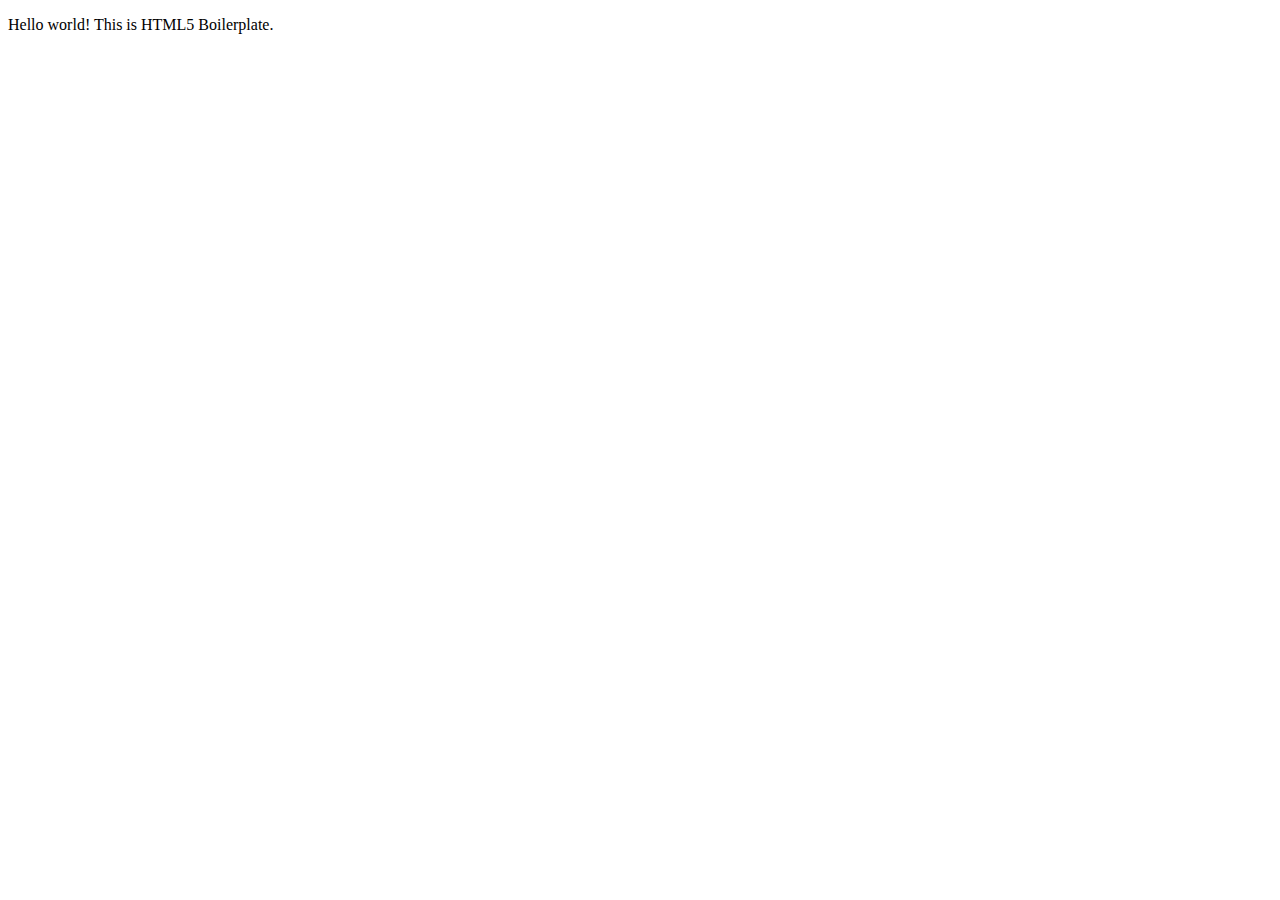
==== index.html @ 17f7d8c9 "update" ====
<!doctype html>
<html class="no-js" lang="">
    <head>
        <meta charset="utf-8">
        <meta http-equiv="x-ua-compatible" content="ie=edge">
        <title></title>
        <meta name="description" content="">
        <meta name="viewport" content="width=device-width, initial-scale=1">

        <link rel="apple-touch-icon" href="apple-touch-icon.png">
        <!-- Place favicon.ico in the root directory -->

        <link rel="stylesheet" href="css/normalize.css">
        <link rel="stylesheet" href="css/main.css">
        <script src="js/vendor/modernizr-2.8.3.min.js"></script>
    </head>
    <body>
        <!--[if lt IE 8]>
            <p class="browserupgrade">You are using an <strong>outdated</strong> browser. Please <a href="http://browsehappy.com/">upgrade your browser</a> to improve your experience.</p>
        <![endif]-->

        <!-- Add your site or application content here -->
        <p>Hello world! This is HTML5 Boilerplate.</p>

        <script src="https://code.jquery.com/jquery-1.12.0.min.js"></script>
        <script>window.jQuery || document.write('<script src="js/vendor/jquery-1.12.0.min.js"><\/script>')</script>
        <script src="js/plugins.js"></script>
        <script src="js/main.js"></script>

        <!-- Google Analytics: change UA-XXXXX-X to be your site's ID. -->
        <script>
            (function(b,o,i,l,e,r){b.GoogleAnalyticsObject=l;b[l]||(b[l]=
            function(){(b[l].q=b[l].q||[]).push(arguments)});b[l].l=+new Date;
            e=o.createElement(i);r=o.getElementsByTagName(i)[0];
            e.src='https://www.google-analytics.com/analytics.js';
            r.parentNode.insertBefore(e,r)}(window,document,'script','ga'));
            ga('create','UA-XXXXX-X','auto');ga('send','pageview');
        </script>
    </body>
</html>
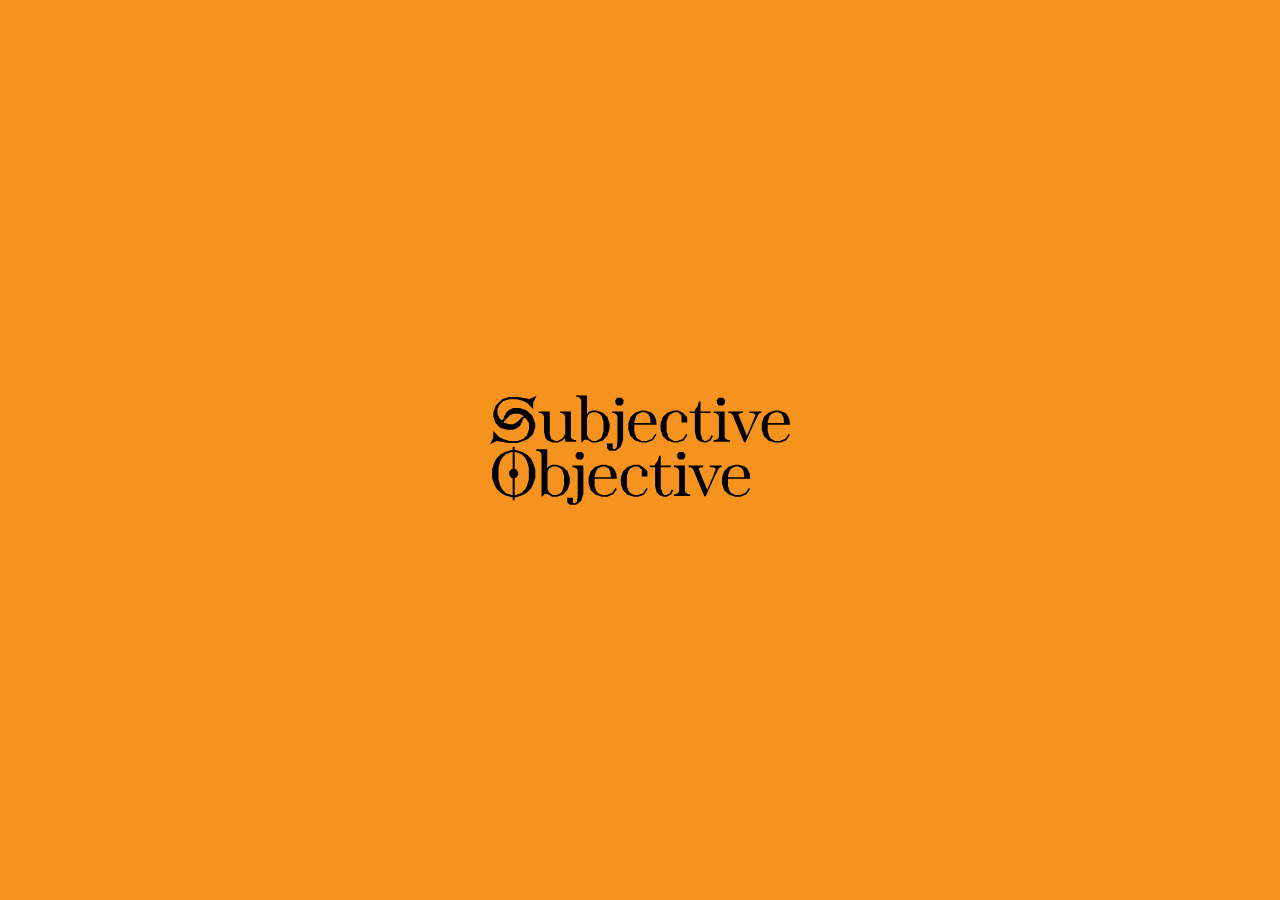
==== commit 29c751dd: "Updated page with logo" ====
--- a/index.html
+++ b/index.html
@@ -20,7 +20,72 @@
         <![endif]-->
 
         <!-- Add your site or application content here -->
-        <p>Hello world! This is HTML5 Boilerplate.</p>
+        <svg class="main-logo" version="1.1" id="Layer_1" xmlns="http://www.w3.org/2000/svg" xmlns:xlink="http://www.w3.org/1999/xlink" x="0px" y="0px"
+     viewBox="0 0 999.5 365.4" style="enable-background:new 0 0 999.5 365.4;" xml:space="preserve">
+<g>
+    <polygon points="176.2,63.6 179.9,71.1 179.9,121.9 185.1,143.2 192.6,150.8 207,158.1 227.1,158.1 241.5,150.8 249,143.4 
+        250.6,140.1 250.6,155.3 287.2,155.3 287.2,149.7 281,149.7 273.4,145.8 269.5,138.2 269.5,54.2 233,54.2 233,59.7 239.1,59.7 
+        246.7,63.6 250.6,71.1 250.6,127.6 244.3,140.1 238.2,146.2 225.6,152.5 216.3,152.5 203.5,144.9 199.1,127.8 199.1,54.2 
+        162.5,54.2 162.5,59.7 168.6,59.7    "/>
+    <path d="M300.2,9.3l3.9,7.6v141.2h1.1l9.6-9.5h9.1l16,9.5h14.7l21.3-7l15.4-16.3l7-21.3V94.2l-7-21.3l-15.4-14.5l-21.3-7h-14.7
+        l-12.2,5.9l-4.5,5.2V0h-36.5v5.6h6.1L300.2,9.3z M323.2,75l5.9-12.1l12.1-5.9h12.2l12.6,6.1l5.9,6.1l6.3,19.1v31l-6.3,21l-5.9,5.9
+        l-12.6,6.3h-12.2l-12.1-7.8l-5.9-12.2V75z"/>
+    <path d="M154.2,180.4v5.6h6.1l7.4,3.7l3.9,7.6v141.2h1.1l9.6-9.5h9.1l16,9.5h14.7l21.3-7l15.4-16.3l7-21.3v-19.1l-7-21.3
+        l-15.4-14.5l-21.3-7h-14.7l-12.2,5.9l-4.5,5.2v-62.5H154.2z M191.6,255.4l5.9-12.1l12.1-5.9h12.2l12.6,6.1l5.9,6.1l6.3,19.1v31
+        l-6.3,21l-5.9,5.9l-12.6,6.3h-12.2l-12.1-7.8l-5.9-12.2V255.4z"/>
+    <polygon points="438.5,34.3 444.7,25.8 444.7,17.1 438.5,8.7 423.9,8.7 417.8,17.1 417.8,25.8 423.9,34.3  "/>
+    <polygon points="420.7,63.6 424.6,71.2 424.6,154.7 421.8,174 416.5,179.4 410.7,179.4 408.7,177.5 408.7,161 389.7,161 
+        389.7,176.6 398.1,185 418.3,185 429.1,177.7 436.5,170.3 443.5,149 443.5,54.2 407,54.2 407,59.7 413.1,59.7   "/>
+    <polygon points="682.5,121.9 687.7,143.2 697.1,152.7 711.6,158.1 720.9,158.1 735.7,150.6 742.9,136.2 737.9,133.8 731.6,146.4 
+        719.6,152.5 713.4,152.5 707.9,146.9 701.4,127.8 701.4,59.7 735,59.7 735,54.2 701.4,54.2 701.4,21.3 696,21.3 691.2,37.9 
+        682.5,49.4 682.5,54.2 664.8,54.2 664.8,59.7 682.5,59.7  "/>
+    <polygon points="799.3,149.7 793.2,149.7 785.6,145.8 781.7,138.4 781.7,54.2 745.2,54.2 745.2,59.7 751.3,59.7 758.9,63.6 
+        762.8,71.2 762.8,138.4 758.9,145.8 751.3,149.7 745.2,149.7 745.2,155.3 799.3,155.3  "/>
+    <polygon points="776.7,34.3 782.8,25.8 782.8,17.1 776.7,8.7 762,8.7 755.9,17.1 755.9,25.8 762,34.3  "/>
+    <polygon points="808.2,65.1 846.4,156.6 851.5,156.6 878.7,95.9 893.7,65.3 898.4,59.7 904,59.7 904,54.2 864.6,54.2 864.6,59.7 
+        876.3,59.7 884.8,64.9 873.3,94.6 855.9,134.9 827.2,63.8 835.3,59.7 842.7,59.7 842.7,54.2 794.1,54.2 794.1,59.7 800.1,59.7   "/>
+    <polygon points="590.8,151 612.2,158.1 625.7,158.1 645.6,151 658,132.3 653.7,129.3 642.4,146.2 624.8,152.5 613.3,152.5 
+        600.8,146.2 594.9,140.2 588.4,121.1 588.4,88.5 594.9,69.2 600.8,63.3 613.3,57 626.6,57 638.1,67 638.1,90.7 657.1,90.7 
+        657.1,73.3 642.4,58.8 627.9,51.4 612.2,51.4 590.8,58.6 575.6,73.1 568.4,94.2 568.4,115.2 575.6,136.5    "/>
+    <path d="M62.7,159.3h28.8l22.2-7.1l14.2-7l15.3-15.3l7.4-21.9V93.5l-10-25.8l-19.2-17.2l-22.1-7.6H76.7L62,50.1L54.1,58l-8.2,15.5
+        v4.4L41,82.8h-3.8l-0.1-0.1l-5.7-5.7l-6.3-13V45.5l6.5-13.3l12.8-12.7l19.8-6.3h26.4l19.9,6.4l13.8,6.9L143.6,46l0.3-21.9
+        l11.3-22.5l-22.9,11.5L92.7,6.3H63.2l-22.6,7l-21.9,22L11,58v14.4l7,19.3l15.4,16.6l21.9,7.1h22.9l14.8-7.5l7.8-7.2l7.8-15.6
+        l-0.4-4.2l5.4-5.2l4,0.1l5.5,5.7L130,94v19.5l-6.9,19.7l-12.7,12.6L91,152.3h-27L43.5,146l-13-6.8L11,119.7v21.9L0,163.9l22.3-11.3
+        L62.7,159.3z M108.3,71.6L89.7,90.2l-13.2,6.6H64.2l-19-6.1l-0.8-0.8l20.9-21.9l13-6.1h19.2l13,6.3l2.4,2.5L108.3,71.6z"/>
+    <path d="M483.2,150.8l21.3,7.2h18.2l19.8-8.2l12.4-17.6l-4.3-3l-11.3,15.8l-17.6,7.4h-16.1l-12.4-6.3l-5.9-5.9l-6.5-19.3V98.3H555
+        l-1.9-18l-7.2-14.5l-7.4-7.4l-21.3-7h-12.6l-21.3,7L468,72.7l-7.2,21.3v21.1l7.2,21.3L483.2,150.8z M487.3,69l5.9-5.9l12.4-6.1h9.5
+        l12.1,5.9l6.1,12.1l1.9,17.8h-54.4v-4.5L487.3,69z"/>
+    <path d="M927.7,150.8l21.3,7.2h18.2l19.8-8.2l12.4-17.6l-4.3-3l-11.3,15.8l-17.6,7.4h-16.1l-12.4-6.3l-5.9-5.9l-6.5-19.3V98.3h74.2
+        l-1.9-18l-7.2-14.5l-7.4-7.4l-21.3-7H949l-21.3,7l-15.2,14.3l-7.2,21.3v21.1l7.2,21.3L927.7,150.8z M931.8,69l5.9-5.9l12.4-6.1h9.5
+        l12.1,5.9l6.1,12.1l1.9,17.8h-54.4v-4.5L931.8,69z"/>
+    <polygon points="257.3,341.4 257.3,357 265.7,365.4 285.9,365.4 296.6,358.1 304,350.7 311.1,329.4 311.1,234.6 274.6,234.6 
+        274.6,240.2 280.7,240.2 288.3,244.1 292.2,251.7 292.2,335.1 289.4,354.4 284,359.8 278.3,359.8 276.2,358 276.2,341.4     "/>
+    <polygon points="312.2,206.2 312.2,197.5 306.1,189.1 291.4,189.1 285.3,197.5 285.3,206.2 291.4,214.7 306.1,214.7    "/>
+    <polygon points="550,234.6 532.4,234.6 532.4,240.2 550,240.2 550,302.3 555.2,323.6 564.7,333.1 579.1,338.5 588.4,338.5 
+        603.3,331.1 610.5,316.6 605.5,314.2 599.2,326.8 587.1,332.9 581,332.9 575.4,327.3 568.9,308.2 568.9,240.2 602.5,240.2 
+        602.5,234.6 568.9,234.6 568.9,201.8 563.6,201.8 558.7,218.3 550,229.8   "/>
+    <polygon points="649.3,318.8 649.3,234.6 612.7,234.6 612.7,240.2 618.8,240.2 626.4,244.1 630.3,251.7 630.3,318.8 626.4,326.2 
+        618.8,330.1 612.7,330.1 612.7,335.7 666.9,335.7 666.9,330.1 660.8,330.1 653.2,326.2     "/>
+    <polygon points="650.4,206.2 650.4,197.5 644.3,189.1 629.6,189.1 623.5,197.5 623.5,206.2 629.6,214.7 644.3,214.7    "/>
+    <polygon points="675.8,245.5 714,337 719,337 746.3,276.3 761.3,245.7 765.9,240.2 771.5,240.2 771.5,234.6 732.2,234.6 
+        732.2,240.2 743.9,240.2 752.4,245.4 740.9,275 723.5,315.3 694.7,244.2 702.9,240.2 710.3,240.2 710.3,234.6 661.7,234.6 
+        661.7,240.2 667.6,240.2     "/>
+    <polygon points="435.9,274.7 435.9,295.6 443.2,317 458.4,331.4 479.7,338.5 493.3,338.5 513.1,331.4 525.5,312.7 521.3,309.7 
+        510,326.6 492.3,332.9 480.8,332.9 468.4,326.6 462.5,320.7 456,301.6 456,268.9 462.5,249.6 468.4,243.7 480.8,237.4 494.2,237.4 
+        505.7,247.4 505.7,271.1 524.6,271.1 524.6,253.7 510,239.2 495.5,231.8 479.7,231.8 458.4,239 443.2,253.5     "/>
+    <path d="M75.4,172.6v10.1h-3.6h-1L50,189.4l-15,8l-14.3,14.7L13.9,226l-7.3,22v25.4v1.1l7.3,22l6.8,13.9L35,325.1l15,8l20.9,6.7h1
+        h3.6v10.5h6.9v-10.5h3.4h1l20.9-6.7l15-8l14.3-14.7l6.8-13.9l7.3-22v-25.4V248l-7.3-22l-6.8-13.9l-14.3-14.7l-15-8l-20.9-6.7h-1
+        h-3.4v-10.1H75.4z M72.5,332.9l-19.3-6.5l-12.7-12.7l-6.5-12.9l-5.7-19.9v-2.4v-34.4v-2.4l5.7-19.9l6.5-12.9l12.7-12.7l19.3-6.5
+        h2.9V247h-4.8l-6.7,9.3v10l6.7,9.4h4.8v57.3H72.5z M85.1,189.6l19.3,6.5l12.7,12.7l6.5,12.9l5.7,19.9v2.4v34.4v2.4l-5.7,19.9
+        l-6.5,12.9l-12.7,12.7l-19.3,6.5h-2.8v-57.3h4.8l6.7-9.4v-10l-6.7-9.3h-4.8v-57.3H85.1z"/>
+    <path d="M422.6,278.7l-1.9-18l-7.2-14.5l-7.4-7.4l-21.3-7h-12.6l-21.3,7l-15.2,14.3l-7.2,21.3v21.1l7.2,21.3l15.2,14.3l21.3,7.2
+        h18.2l19.8-8.2l12.4-17.6l-4.3-3L407,325.5l-17.6,7.4h-16.1l-12.4-6.3l-5.9-5.9l-6.5-19.3v-22.6H422.6z M354.9,249.4l5.9-5.9
+        l12.4-6.1h9.5l12.1,5.9l6.1,12.1l1.9,17.8h-54.4v-4.5L354.9,249.4z"/>
+    <path d="M867,278.7l-1.9-18l-7.2-14.5l-7.4-7.4l-21.3-7h-12.6l-21.3,7L780,253.1l-7.2,21.3v21.1L780,317l15.2,14.3l21.3,7.2h18.2
+        l19.8-8.2l12.4-17.6l-4.3-3l-11.3,15.8l-17.6,7.4h-16.1l-12.4-6.3l-5.9-5.9l-6.5-19.3v-22.6H867z M799.3,249.4l5.9-5.9l12.4-6.1
+        h9.5l12.1,5.9l6.1,12.1l1.9,17.8h-54.4v-4.5L799.3,249.4z"/>
+</g>
+</svg>
 
         <script src="https://code.jquery.com/jquery-1.12.0.min.js"></script>
         <script>window.jQuery || document.write('<script src="js/vendor/jquery-1.12.0.min.js"><\/script>')</script>
--- a/css/main.css
+++ b/css/main.css
@@ -0,0 +1,292 @@
+/*! HTML5 Boilerplate v5.3.0 | MIT License | https://html5boilerplate.com/ */
+
+/*
+ * What follows is the result of much research on cross-browser styling.
+ * Credit left inline and big thanks to Nicolas Gallagher, Jonathan Neal,
+ * Kroc Camen, and the H5BP dev community and team.
+ */
+
+/* ==========================================================================
+   Base styles: opinionated defaults
+   ========================================================================== */
+
+html {
+    color: #222;
+    font-size: 1em;
+    line-height: 1.4;
+}
+
+/*
+ * Remove text-shadow in selection highlight:
+ * https://twitter.com/miketaylr/status/12228805301
+ *
+ * These selection rule sets have to be separate.
+ * Customize the background color to match your design.
+ */
+
+::-moz-selection {
+    background: #b3d4fc;
+    text-shadow: none;
+}
+
+::selection {
+    background: #b3d4fc;
+    text-shadow: none;
+}
+
+/*
+ * A better looking default horizontal rule
+ */
+
+hr {
+    display: block;
+    height: 1px;
+    border: 0;
+    border-top: 1px solid #ccc;
+    margin: 1em 0;
+    padding: 0;
+}
+
+/*
+ * Remove the gap between audio, canvas, iframes,
+ * images, videos and the bottom of their containers:
+ * https://github.com/h5bp/html5-boilerplate/issues/440
+ */
+
+audio,
+canvas,
+iframe,
+img,
+svg,
+video {
+    vertical-align: middle;
+}
+
+/*
+ * Remove default fieldset styles.
+ */
+
+fieldset {
+    border: 0;
+    margin: 0;
+    padding: 0;
+}
+
+/*
+ * Allow only vertical resizing of textareas.
+ */
+
+textarea {
+    resize: vertical;
+}
+
+/* ==========================================================================
+   Browser Upgrade Prompt
+   ========================================================================== */
+
+.browserupgrade {
+    margin: 0.2em 0;
+    background: #ccc;
+    color: #000;
+    padding: 0.2em 0;
+}
+
+/* ==========================================================================
+   Author's custom styles
+   ========================================================================== */
+
+
+
+
+
+
+
+ body {
+    background-color: #F6921E;
+ }
+
+ svg.main-logo {
+    max-width: 300px;
+    position:absolute;
+    top:50%;
+    left:50%;
+    transform:translateX(-50%) translateY(-50%);
+ }
+
+
+
+
+
+
+
+
+
+/* ==========================================================================
+   Helper classes
+   ========================================================================== */
+
+/*
+ * Hide visually and from screen readers
+ */
+
+.hidden {
+    display: none !important;
+}
+
+/*
+ * Hide only visually, but have it available for screen readers:
+ * http://snook.ca/archives/html_and_css/hiding-content-for-accessibility
+ */
+
+.visuallyhidden {
+    border: 0;
+    clip: rect(0 0 0 0);
+    height: 1px;
+    margin: -1px;
+    overflow: hidden;
+    padding: 0;
+    position: absolute;
+    width: 1px;
+}
+
+/*
+ * Extends the .visuallyhidden class to allow the element
+ * to be focusable when navigated to via the keyboard:
+ * https://www.drupal.org/node/897638
+ */
+
+.visuallyhidden.focusable:active,
+.visuallyhidden.focusable:focus {
+    clip: auto;
+    height: auto;
+    margin: 0;
+    overflow: visible;
+    position: static;
+    width: auto;
+}
+
+/*
+ * Hide visually and from screen readers, but maintain layout
+ */
+
+.invisible {
+    visibility: hidden;
+}
+
+/*
+ * Clearfix: contain floats
+ *
+ * For modern browsers
+ * 1. The space content is one way to avoid an Opera bug when the
+ *    `contenteditable` attribute is included anywhere else in the document.
+ *    Otherwise it causes space to appear at the top and bottom of elements
+ *    that receive the `clearfix` class.
+ * 2. The use of `table` rather than `block` is only necessary if using
+ *    `:before` to contain the top-margins of child elements.
+ */
+
+.clearfix:before,
+.clearfix:after {
+    content: " "; /* 1 */
+    display: table; /* 2 */
+}
+
+.clearfix:after {
+    clear: both;
+}
+
+/* ==========================================================================
+   EXAMPLE Media Queries for Responsive Design.
+   These examples override the primary ('mobile first') styles.
+   Modify as content requires.
+   ========================================================================== */
+
+@media only screen and (min-width: 35em) {
+    /* Style adjustments for viewports that meet the condition */
+}
+
+@media print,
+       (-webkit-min-device-pixel-ratio: 1.25),
+       (min-resolution: 1.25dppx),
+       (min-resolution: 120dpi) {
+    /* Style adjustments for high resolution devices */
+}
+
+/* ==========================================================================
+   Print styles.
+   Inlined to avoid the additional HTTP request:
+   http://www.phpied.com/delay-loading-your-print-css/
+   ========================================================================== */
+
+@media print {
+    *,
+    *:before,
+    *:after,
+    *:first-letter,
+    *:first-line {
+        background: transparent !important;
+        color: #000 !important; /* Black prints faster:
+                                   http://www.sanbeiji.com/archives/953 */
+        box-shadow: none !important;
+        text-shadow: none !important;
+    }
+
+    a,
+    a:visited {
+        text-decoration: underline;
+    }
+
+    a[href]:after {
+        content: " (" attr(href) ")";
+    }
+
+    abbr[title]:after {
+        content: " (" attr(title) ")";
+    }
+
+    /*
+     * Don't show links that are fragment identifiers,
+     * or use the `javascript:` pseudo protocol
+     */
+
+    a[href^="#"]:after,
+    a[href^="javascript:"]:after {
+        content: "";
+    }
+
+    pre,
+    blockquote {
+        border: 1px solid #999;
+        page-break-inside: avoid;
+    }
+
+    /*
+     * Printing Tables:
+     * http://css-discuss.incutio.com/wiki/Printing_Tables
+     */
+
+    thead {
+        display: table-header-group;
+    }
+
+    tr,
+    img {
+        page-break-inside: avoid;
+    }
+
+    img {
+        max-width: 100% !important;
+    }
+
+    p,
+    h2,
+    h3 {
+        orphans: 3;
+        widows: 3;
+    }
+
+    h2,
+    h3 {
+        page-break-after: avoid;
+    }
+}
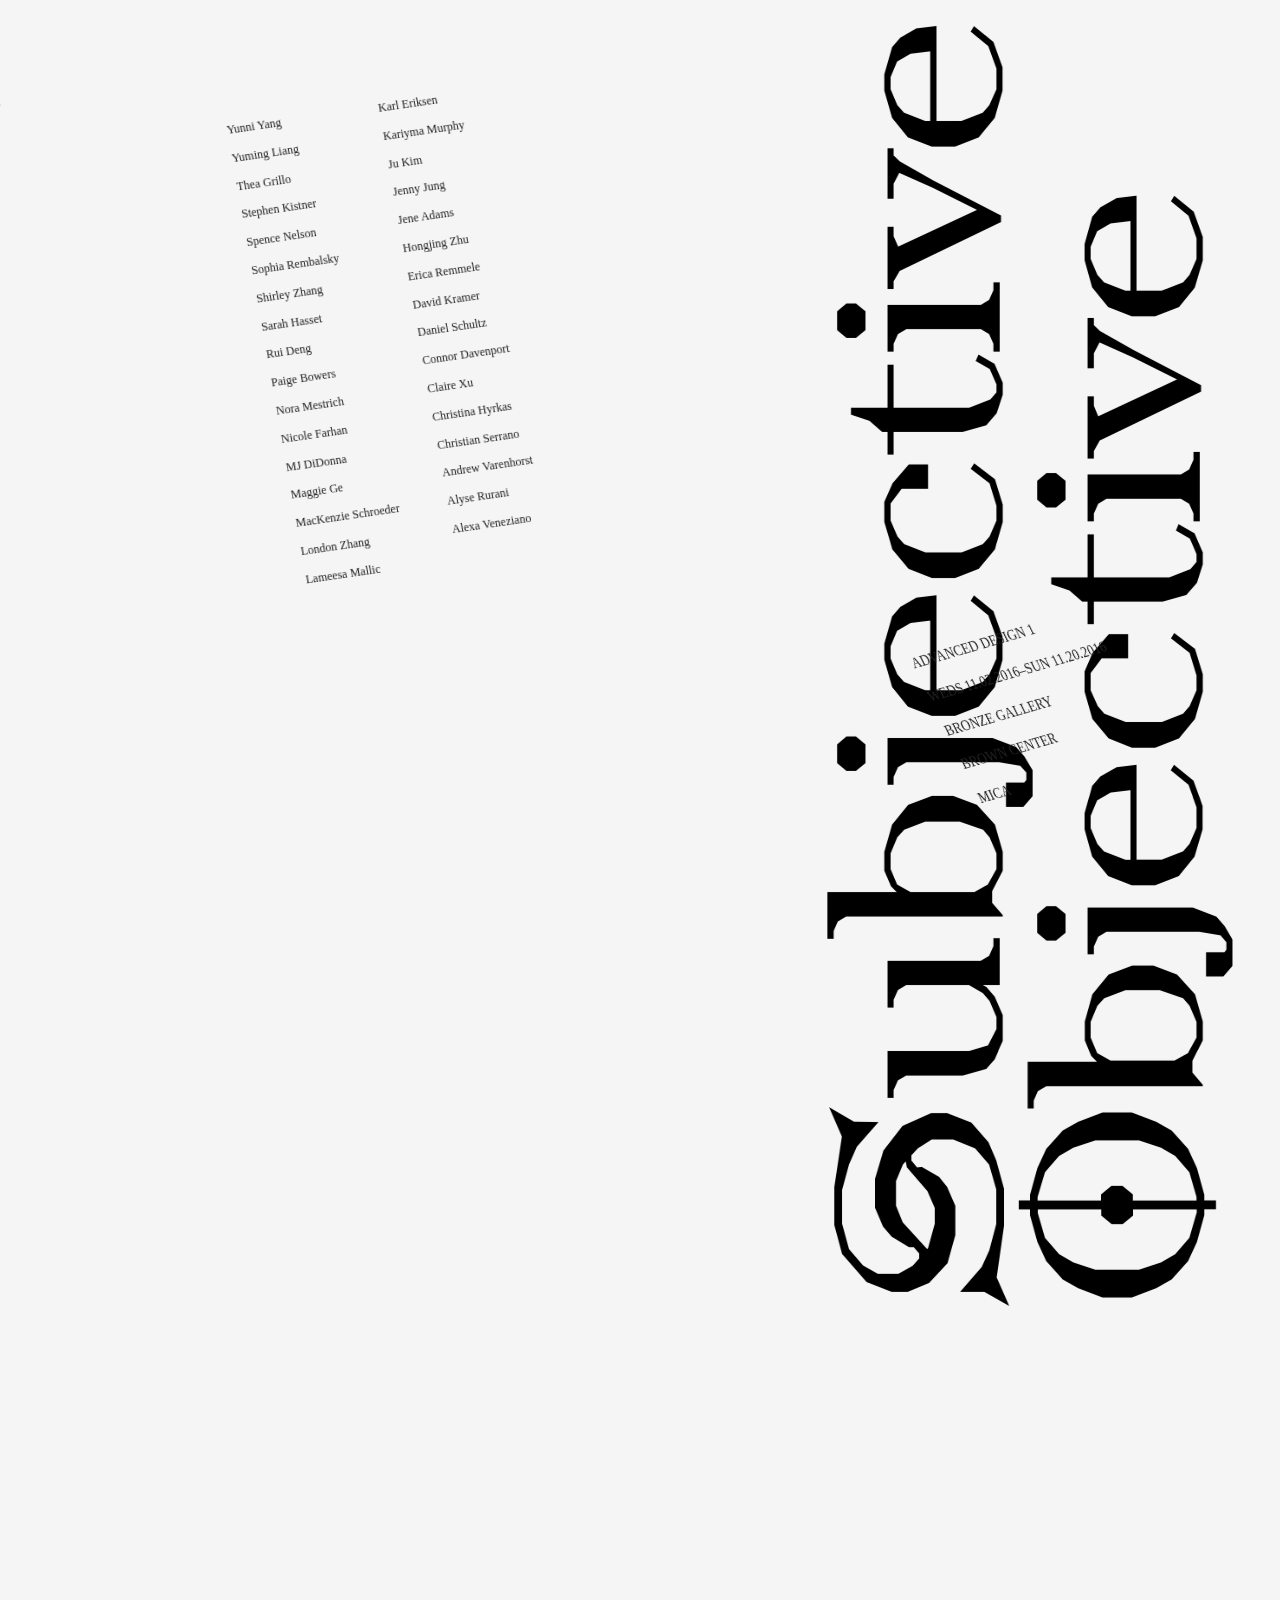
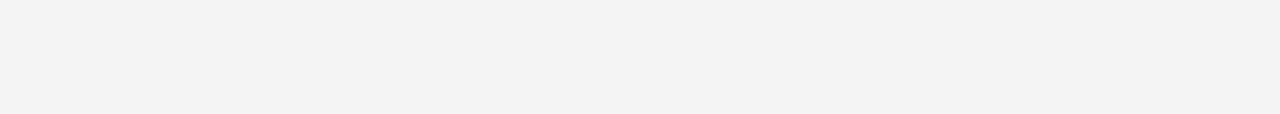
==== commit 4feed9db: "updates" ====
--- a/index.html
+++ b/index.html
@@ -3,7 +3,7 @@
     <head>
         <meta charset="utf-8">
         <meta http-equiv="x-ua-compatible" content="ie=edge">
-        <title></title>
+        <title>Subjective Objective</title>
         <meta name="description" content="">
         <meta name="viewport" content="width=device-width, initial-scale=1">
 
@@ -20,77 +20,337 @@
         <![endif]-->
 
         <!-- Add your site or application content here -->
-        <svg class="main-logo" version="1.1" id="Layer_1" xmlns="http://www.w3.org/2000/svg" xmlns:xlink="http://www.w3.org/1999/xlink" x="0px" y="0px"
-     viewBox="0 0 999.5 365.4" style="enable-background:new 0 0 999.5 365.4;" xml:space="preserve">
-<g>
-    <polygon points="176.2,63.6 179.9,71.1 179.9,121.9 185.1,143.2 192.6,150.8 207,158.1 227.1,158.1 241.5,150.8 249,143.4 
-        250.6,140.1 250.6,155.3 287.2,155.3 287.2,149.7 281,149.7 273.4,145.8 269.5,138.2 269.5,54.2 233,54.2 233,59.7 239.1,59.7 
-        246.7,63.6 250.6,71.1 250.6,127.6 244.3,140.1 238.2,146.2 225.6,152.5 216.3,152.5 203.5,144.9 199.1,127.8 199.1,54.2 
-        162.5,54.2 162.5,59.7 168.6,59.7    "/>
-    <path d="M300.2,9.3l3.9,7.6v141.2h1.1l9.6-9.5h9.1l16,9.5h14.7l21.3-7l15.4-16.3l7-21.3V94.2l-7-21.3l-15.4-14.5l-21.3-7h-14.7
-        l-12.2,5.9l-4.5,5.2V0h-36.5v5.6h6.1L300.2,9.3z M323.2,75l5.9-12.1l12.1-5.9h12.2l12.6,6.1l5.9,6.1l6.3,19.1v31l-6.3,21l-5.9,5.9
-        l-12.6,6.3h-12.2l-12.1-7.8l-5.9-12.2V75z"/>
-    <path d="M154.2,180.4v5.6h6.1l7.4,3.7l3.9,7.6v141.2h1.1l9.6-9.5h9.1l16,9.5h14.7l21.3-7l15.4-16.3l7-21.3v-19.1l-7-21.3
-        l-15.4-14.5l-21.3-7h-14.7l-12.2,5.9l-4.5,5.2v-62.5H154.2z M191.6,255.4l5.9-12.1l12.1-5.9h12.2l12.6,6.1l5.9,6.1l6.3,19.1v31
-        l-6.3,21l-5.9,5.9l-12.6,6.3h-12.2l-12.1-7.8l-5.9-12.2V255.4z"/>
-    <polygon points="438.5,34.3 444.7,25.8 444.7,17.1 438.5,8.7 423.9,8.7 417.8,17.1 417.8,25.8 423.9,34.3  "/>
-    <polygon points="420.7,63.6 424.6,71.2 424.6,154.7 421.8,174 416.5,179.4 410.7,179.4 408.7,177.5 408.7,161 389.7,161 
-        389.7,176.6 398.1,185 418.3,185 429.1,177.7 436.5,170.3 443.5,149 443.5,54.2 407,54.2 407,59.7 413.1,59.7   "/>
-    <polygon points="682.5,121.9 687.7,143.2 697.1,152.7 711.6,158.1 720.9,158.1 735.7,150.6 742.9,136.2 737.9,133.8 731.6,146.4 
-        719.6,152.5 713.4,152.5 707.9,146.9 701.4,127.8 701.4,59.7 735,59.7 735,54.2 701.4,54.2 701.4,21.3 696,21.3 691.2,37.9 
-        682.5,49.4 682.5,54.2 664.8,54.2 664.8,59.7 682.5,59.7  "/>
-    <polygon points="799.3,149.7 793.2,149.7 785.6,145.8 781.7,138.4 781.7,54.2 745.2,54.2 745.2,59.7 751.3,59.7 758.9,63.6 
-        762.8,71.2 762.8,138.4 758.9,145.8 751.3,149.7 745.2,149.7 745.2,155.3 799.3,155.3  "/>
-    <polygon points="776.7,34.3 782.8,25.8 782.8,17.1 776.7,8.7 762,8.7 755.9,17.1 755.9,25.8 762,34.3  "/>
-    <polygon points="808.2,65.1 846.4,156.6 851.5,156.6 878.7,95.9 893.7,65.3 898.4,59.7 904,59.7 904,54.2 864.6,54.2 864.6,59.7 
-        876.3,59.7 884.8,64.9 873.3,94.6 855.9,134.9 827.2,63.8 835.3,59.7 842.7,59.7 842.7,54.2 794.1,54.2 794.1,59.7 800.1,59.7   "/>
-    <polygon points="590.8,151 612.2,158.1 625.7,158.1 645.6,151 658,132.3 653.7,129.3 642.4,146.2 624.8,152.5 613.3,152.5 
-        600.8,146.2 594.9,140.2 588.4,121.1 588.4,88.5 594.9,69.2 600.8,63.3 613.3,57 626.6,57 638.1,67 638.1,90.7 657.1,90.7 
-        657.1,73.3 642.4,58.8 627.9,51.4 612.2,51.4 590.8,58.6 575.6,73.1 568.4,94.2 568.4,115.2 575.6,136.5    "/>
-    <path d="M62.7,159.3h28.8l22.2-7.1l14.2-7l15.3-15.3l7.4-21.9V93.5l-10-25.8l-19.2-17.2l-22.1-7.6H76.7L62,50.1L54.1,58l-8.2,15.5
-        v4.4L41,82.8h-3.8l-0.1-0.1l-5.7-5.7l-6.3-13V45.5l6.5-13.3l12.8-12.7l19.8-6.3h26.4l19.9,6.4l13.8,6.9L143.6,46l0.3-21.9
-        l11.3-22.5l-22.9,11.5L92.7,6.3H63.2l-22.6,7l-21.9,22L11,58v14.4l7,19.3l15.4,16.6l21.9,7.1h22.9l14.8-7.5l7.8-7.2l7.8-15.6
-        l-0.4-4.2l5.4-5.2l4,0.1l5.5,5.7L130,94v19.5l-6.9,19.7l-12.7,12.6L91,152.3h-27L43.5,146l-13-6.8L11,119.7v21.9L0,163.9l22.3-11.3
-        L62.7,159.3z M108.3,71.6L89.7,90.2l-13.2,6.6H64.2l-19-6.1l-0.8-0.8l20.9-21.9l13-6.1h19.2l13,6.3l2.4,2.5L108.3,71.6z"/>
-    <path d="M483.2,150.8l21.3,7.2h18.2l19.8-8.2l12.4-17.6l-4.3-3l-11.3,15.8l-17.6,7.4h-16.1l-12.4-6.3l-5.9-5.9l-6.5-19.3V98.3H555
-        l-1.9-18l-7.2-14.5l-7.4-7.4l-21.3-7h-12.6l-21.3,7L468,72.7l-7.2,21.3v21.1l7.2,21.3L483.2,150.8z M487.3,69l5.9-5.9l12.4-6.1h9.5
-        l12.1,5.9l6.1,12.1l1.9,17.8h-54.4v-4.5L487.3,69z"/>
-    <path d="M927.7,150.8l21.3,7.2h18.2l19.8-8.2l12.4-17.6l-4.3-3l-11.3,15.8l-17.6,7.4h-16.1l-12.4-6.3l-5.9-5.9l-6.5-19.3V98.3h74.2
-        l-1.9-18l-7.2-14.5l-7.4-7.4l-21.3-7H949l-21.3,7l-15.2,14.3l-7.2,21.3v21.1l7.2,21.3L927.7,150.8z M931.8,69l5.9-5.9l12.4-6.1h9.5
-        l12.1,5.9l6.1,12.1l1.9,17.8h-54.4v-4.5L931.8,69z"/>
-    <polygon points="257.3,341.4 257.3,357 265.7,365.4 285.9,365.4 296.6,358.1 304,350.7 311.1,329.4 311.1,234.6 274.6,234.6 
-        274.6,240.2 280.7,240.2 288.3,244.1 292.2,251.7 292.2,335.1 289.4,354.4 284,359.8 278.3,359.8 276.2,358 276.2,341.4     "/>
-    <polygon points="312.2,206.2 312.2,197.5 306.1,189.1 291.4,189.1 285.3,197.5 285.3,206.2 291.4,214.7 306.1,214.7    "/>
-    <polygon points="550,234.6 532.4,234.6 532.4,240.2 550,240.2 550,302.3 555.2,323.6 564.7,333.1 579.1,338.5 588.4,338.5 
-        603.3,331.1 610.5,316.6 605.5,314.2 599.2,326.8 587.1,332.9 581,332.9 575.4,327.3 568.9,308.2 568.9,240.2 602.5,240.2 
-        602.5,234.6 568.9,234.6 568.9,201.8 563.6,201.8 558.7,218.3 550,229.8   "/>
-    <polygon points="649.3,318.8 649.3,234.6 612.7,234.6 612.7,240.2 618.8,240.2 626.4,244.1 630.3,251.7 630.3,318.8 626.4,326.2 
-        618.8,330.1 612.7,330.1 612.7,335.7 666.9,335.7 666.9,330.1 660.8,330.1 653.2,326.2     "/>
-    <polygon points="650.4,206.2 650.4,197.5 644.3,189.1 629.6,189.1 623.5,197.5 623.5,206.2 629.6,214.7 644.3,214.7    "/>
-    <polygon points="675.8,245.5 714,337 719,337 746.3,276.3 761.3,245.7 765.9,240.2 771.5,240.2 771.5,234.6 732.2,234.6 
-        732.2,240.2 743.9,240.2 752.4,245.4 740.9,275 723.5,315.3 694.7,244.2 702.9,240.2 710.3,240.2 710.3,234.6 661.7,234.6 
-        661.7,240.2 667.6,240.2     "/>
-    <polygon points="435.9,274.7 435.9,295.6 443.2,317 458.4,331.4 479.7,338.5 493.3,338.5 513.1,331.4 525.5,312.7 521.3,309.7 
-        510,326.6 492.3,332.9 480.8,332.9 468.4,326.6 462.5,320.7 456,301.6 456,268.9 462.5,249.6 468.4,243.7 480.8,237.4 494.2,237.4 
-        505.7,247.4 505.7,271.1 524.6,271.1 524.6,253.7 510,239.2 495.5,231.8 479.7,231.8 458.4,239 443.2,253.5     "/>
-    <path d="M75.4,172.6v10.1h-3.6h-1L50,189.4l-15,8l-14.3,14.7L13.9,226l-7.3,22v25.4v1.1l7.3,22l6.8,13.9L35,325.1l15,8l20.9,6.7h1
-        h3.6v10.5h6.9v-10.5h3.4h1l20.9-6.7l15-8l14.3-14.7l6.8-13.9l7.3-22v-25.4V248l-7.3-22l-6.8-13.9l-14.3-14.7l-15-8l-20.9-6.7h-1
-        h-3.4v-10.1H75.4z M72.5,332.9l-19.3-6.5l-12.7-12.7l-6.5-12.9l-5.7-19.9v-2.4v-34.4v-2.4l5.7-19.9l6.5-12.9l12.7-12.7l19.3-6.5
-        h2.9V247h-4.8l-6.7,9.3v10l6.7,9.4h4.8v57.3H72.5z M85.1,189.6l19.3,6.5l12.7,12.7l6.5,12.9l5.7,19.9v2.4v34.4v2.4l-5.7,19.9
-        l-6.5,12.9l-12.7,12.7l-19.3,6.5h-2.8v-57.3h4.8l6.7-9.4v-10l-6.7-9.3h-4.8v-57.3H85.1z"/>
-    <path d="M422.6,278.7l-1.9-18l-7.2-14.5l-7.4-7.4l-21.3-7h-12.6l-21.3,7l-15.2,14.3l-7.2,21.3v21.1l7.2,21.3l15.2,14.3l21.3,7.2
-        h18.2l19.8-8.2l12.4-17.6l-4.3-3L407,325.5l-17.6,7.4h-16.1l-12.4-6.3l-5.9-5.9l-6.5-19.3v-22.6H422.6z M354.9,249.4l5.9-5.9
-        l12.4-6.1h9.5l12.1,5.9l6.1,12.1l1.9,17.8h-54.4v-4.5L354.9,249.4z"/>
-    <path d="M867,278.7l-1.9-18l-7.2-14.5l-7.4-7.4l-21.3-7h-12.6l-21.3,7L780,253.1l-7.2,21.3v21.1L780,317l15.2,14.3l21.3,7.2h18.2
-        l19.8-8.2l12.4-17.6l-4.3-3l-11.3,15.8l-17.6,7.4h-16.1l-12.4-6.3l-5.9-5.9l-6.5-19.3v-22.6H867z M799.3,249.4l5.9-5.9l12.4-6.1
-        h9.5l12.1,5.9l6.1,12.1l1.9,17.8h-54.4v-4.5L799.3,249.4z"/>
-</g>
-</svg>
-
+
+<div class="perspective-wrap">
+
+<div class="participants">
+<ul>
+<li><a class="yunniy" href="http://www.yunniyang.com/">Yunni Yang</a></li>
+<li><a class="yumingl" href="https://www.behance.net/yumingliang">Yuming Liang</a></li>
+<li><a class="theag" href="ttp://altheagrillo.com/">Thea Grillo</a></li>
+<li><a class="stephenk" href="http://stephenkistner.com/">Stephen Kistner</a></li>
+<li><a class="spencen" href="http://spencenelson.com/">Spence Nelson</a></li>
+<li><a class="sophiar" href="https://www.behance.net/SofiaRembalsky">Sophia Rembalsky</a></li>
+<li><a class="shirleyz" href="https://www.behance.net/shirleyxuan">Shirley Zhang</a></li>
+<li><a class="sarahh" href="https://www.behance.net/Hassett_Art">Sarah Hasset</a></li>
+<li><a class="ruid" href="https://www.behance.net/RuiDeng">Rui Deng</a></li>
+<li><a class="paigeb" href="http://portfolios.mica.edu/pbowers">Paige Bowers</a></li>
+<li><a class="noram" href="http://www.noramestrich.com/">Nora Mestrich</a></li>
+<li><a class="nicolef" href="http://nfarhan.wixsite.com/portfolio">Nicole Farhan</a></li>
+<li><a class="mjd" href="https://www.behance.net/mjdidonna">MJ DiDonna</a></li>
+<li><a class="maggieg" href="http://www.maggiege.com/ ">Maggie Ge</a></li>
+<li><a class="mackenzies" href="kenzie.co">MacKenzie Schroeder</a></li>
+<li><a class="londonz" href="http://www.londonzhang.com/">London Zhang</a></li>
+<li><a class="lameesam" href="https://www.behance.net/lmallic">Lameesa Mallic</a></li>
+<li><a class="karle" href="https://karlericksen.com/">Karl Eriksen</a></li>
+<li><a class="kariymam" href="https://kariymamurphy.myportfolio.com/">Kariyma Murphy</a></li>
+<li><a class="juk" href="https://www.behance.net/Juuuuuu">Ju Kim</a></li>
+<li><a class="jennyj" href="https://www.behance.net/JennyJung/appreciated">Jenny Jung</a></li>
+<li><a class="jenea" href="https://www.behance.net/jenebriaadams">Jene Adams</a></li>
+<li><a class="hongjingz" href="https://www.behance.net/hzhua150">Hongjing Zhu</a></li>
+<li><a class="ericar" href="https://www.behance.net/eremmele">Erica Remmele</a></li>
+<li><a class="davidk" href="http://www.davidckramer.com/">David Kramer</a></li>
+<li><a class="daniels" href="http://daniel-shultz.com/">Daniel Schultz</a></li>
+<li><a class="conord" href="http://www.connordavenport.com/">Connor Davenport</a></li>
+<li><a class="clairex" href="https://www.behance.net/clairevoyance">Claire Xu</a></li>
+<li><a class="christinah" href="https://www.behance.net/Christinahyrkas">Christina Hyrkas</a></li>
+<li><a class="christians" href="https://www.behance.net/christianserrano">Christian Serrano</a></li>
+<li><a class="andrewv" href="http://www.andrewvarenhorst.com/">Andrew Varenhorst</a></li>
+<li><a class="alyser" href="http://www.alyseruriani.com/">Alyse Rurani</a></li>
+<li><a class="alexav" href="https://www.behance.net/AlexaVeneziano">Alexa Veneziano</a></li>
+
+</ul>
+
+</div>
+
+<div class="information">
+    <p>Advanced Design 1</p>
+    <p>Weds 11.02.2016–Sun 11.20.2016</p>
+    <p>Bronze Gallery</p>
+    <p>Brown Center</p>
+    <p>MICA</p>
+</div>
+
+<div class="main-logo">
+<img src="img/Display_Logo.svg">
+</div>
+
+
+<div class="bg-elements">
+
+    <img class="bg" src="img/yunniy.svg">
+    <img class="yunniy" src="img/yunniy.svg">
+    <img class="yumingl" src="img/yumingl.svg">
+    <img class="theag" src="img/theag.svg">
+    <img class="stephenk" src="img/stephenk.svg">
+    <img class="spencen" src="img/spencen.svg">
+    <img class="sophiar" src="img/sophiar.svg">
+    <img class="shirleyz" src="img/shirleyz.svg">
+    <img class="sarahh" src="img/sarahh.svg">
+    <img class="ruid" src="img/ruid.svg">
+    <img class="paigeb" src="img/paigeb.svg">
+    <img class="noram" src="img/noram.svg">
+    <img class="nicolef" src="img/nicolef.svg">
+    <img class="mjd" src="img/mjd.svg">
+    <img class="mackenzies" src="img/mackenzies.svg">
+    <img class="londonz" src="img/londonz.svg">
+    <img class="lameesam" src="img/lameesam.svg">
+    <img class="karle" src="img/karle.svg">
+    <img class="kariymam" src="img/kariymam.svg">
+    <img class="juk" src="img/juk.svg">
+    <img class="jennyj" src="img/jennyj.svg">
+    <img class="jenea" src="img/jenea.svg">
+    <img class="hongjingz" src="img/hongjingz.svg">
+    <img class="ericar" src="img/ericar.svg">
+    <img class="davidk" src="img/davidk.svg">
+    <img class="daniels" src="img/daniels.svg">
+    <img class="connord" src="img/connord.svg">
+    <img class="clairex" src="img/clairex.svg">
+    <img class="christinah" src="img/christinah.svg">
+    <img class="christians" src="img/christians.svg">
+    <img class="andrewv" src="img/andrewv.svg">
+    <img class="alyser" src="img/alyser.svg">
+    <img class="alexav" src="img/alexav.svg">
+
+</div>
+
+
+</div>
         <script src="https://code.jquery.com/jquery-1.12.0.min.js"></script>
         <script>window.jQuery || document.write('<script src="js/vendor/jquery-1.12.0.min.js"><\/script>')</script>
         <script src="js/plugins.js"></script>
         <script src="js/main.js"></script>
+        <script>
+
+        $( document ).ready(function() {
+            $( "a.yunniy" ).hover(
+                function() {
+                $( "img.yunniy" ).addClass( "hover" );
+                }, function() {
+                $( "img.yunniy" ).removeClass( "hover" );
+                }
+            );
+            $( "a.yumingl" ).hover(
+                function() {
+                $( "img.yumingl" ).addClass( "hover" );
+                }, function() {
+                $( "img.yumingl" ).removeClass( "hover" );
+                }
+            );
+            $( "a.theag" ).hover(
+                function() {
+                $( "img.theag" ).addClass( "hover" );
+                }, function() {
+                $( "img.theag" ).removeClass( "hover" );
+                }
+            );
+            $( "a.stephenk" ).hover(
+                function() {
+                $( "img.stephenk" ).addClass( "hover" );
+                }, function() {
+                $( "img.stephenk" ).removeClass( "hover" );
+                }
+            );
+            $( "a.spencen" ).hover(
+                function() {
+                $( "img.spencen" ).addClass( "hover" );
+                }, function() {
+                $( "img.spencen" ).removeClass( "hover" );
+                }
+            );
+            $( "a.sophiar" ).hover(
+                function() {
+                $( "img.sophiar" ).addClass( "hover" );
+                }, function() {
+                $( "img.sophiar" ).removeClass( "hover" );
+                }
+            );
+            $( "a.shirleyz" ).hover(
+                function() {
+                $( "img.shirleyz" ).addClass( "hover" );
+                }, function() {
+                $( "img.shirleyz" ).removeClass( "hover" );
+                }
+            );
+            $( "a.sarahh" ).hover(
+                function() {
+                $( "img.sarahh" ).addClass( "hover" );
+                }, function() {
+                $( "img.sarahh" ).removeClass( "hover" );
+                }
+            );
+            $( "a.ruid" ).hover(
+                function() {
+                $( "img.ruid" ).addClass( "hover" );
+                }, function() {
+                $( "img.ruid" ).removeClass( "hover" );
+                }
+            );
+            $( "a.paigeb" ).hover(
+                function() {
+                $( "img.paigeb" ).addClass( "hover" );
+                }, function() {
+                $( "img.paigeb" ).removeClass( "hover" );
+                }
+            );
+            $( "a.noram" ).hover(
+                function() {
+                $( "img.noram" ).addClass( "hover" );
+                }, function() {
+                $( "img.noram" ).removeClass( "hover" );
+                }
+            );
+            $( "a.nicolef" ).hover(
+                function() {
+                $( "img.nicolef" ).addClass( "hover" );
+                }, function() {
+                $( "img.nicolef" ).removeClass( "hover" );
+                }
+            );
+            $( "a.mjd" ).hover(
+                function() {
+                $( "img.mjd" ).addClass( "hover" );
+                }, function() {
+                $( "img.mjd" ).removeClass( "hover" );
+                }
+            );
+            $( "a.mackenzies" ).hover(
+                function() {
+                $( "img.mackenzies" ).addClass( "hover" );
+                }, function() {
+                $( "img.mackenzies" ).removeClass( "hover" );
+                }
+            );
+            $( "a.londonz" ).hover(
+                function() {
+                $( "img.londonz" ).addClass( "hover" );
+                }, function() {
+                $( "img.londonz" ).removeClass( "hover" );
+                }
+            );
+            $( "a.lameesam" ).hover(
+                function() {
+                $( "img.lameesam" ).addClass( "hover" );
+                }, function() {
+                $( "img.lameesam" ).removeClass( "hover" );
+                }
+            );
+            $( "a.karle" ).hover(
+                function() {
+                $( "img.karle" ).addClass( "hover" );
+                }, function() {
+                $( "img.karle" ).removeClass( "hover" );
+                }
+            );
+            $( "a.kariymam" ).hover(
+                function() {
+                $( "img.kariymam" ).addClass( "hover" );
+                }, function() {
+                $( "img.kariymam" ).removeClass( "hover" );
+                }
+            );
+            $( "a.juk" ).hover(
+                function() {
+                $( "img.juk" ).addClass( "hover" );
+                }, function() {
+                $( "img.juk" ).removeClass( "hover" );
+                }
+            );
+            $( "a.jennyj" ).hover(
+                function() {
+                $( "img.jennyj" ).addClass( "hover" );
+                }, function() {
+                $( "img.jennyj" ).removeClass( "hover" );
+                }
+            );
+            $( "a.jenea" ).hover(
+                function() {
+                $( "img.jenea" ).addClass( "hover" );
+                }, function() {
+                $( "img.jenea" ).removeClass( "hover" );
+                }
+            );
+            $( "a.hongjingz" ).hover(
+                function() {
+                $( "img.hongjingz" ).addClass( "hover" );
+                }, function() {
+                $( "img.hongjingz" ).removeClass( "hover" );
+                }
+            );
+            $( "a.ericar" ).hover(
+                function() {
+                $( "img.ericar" ).addClass( "hover" );
+                }, function() {
+                $( "img.ericar" ).removeClass( "hover" );
+                }
+            );
+            $( "a.davidk" ).hover(
+                function() {
+                $( "img.davidk" ).addClass( "hover" );
+                }, function() {
+                $( "img.davidk" ).removeClass( "hover" );
+                }
+            );
+            $( "a.daniels" ).hover(
+                function() {
+                $( "img.daniels" ).addClass( "hover" );
+                }, function() {
+                $( "img.daniels" ).removeClass( "hover" );
+                }
+            );
+            $( "a.connord" ).hover(
+                function() {
+                $( "img.connord" ).addClass( "hover" );
+                }, function() {
+                $( "img.connord" ).removeClass( "hover" );
+                }
+            );
+            $( "a.clairex" ).hover(
+                function() {
+                $( "img.clairex" ).addClass( "hover" );
+                }, function() {
+                $( "img.clairex" ).removeClass( "hover" );
+                }
+            );
+            $( "a.christinah" ).hover(
+                function() {
+                $( "img.christinah" ).addClass( "hover" );
+                }, function() {
+                $( "img.christinah" ).removeClass( "hover" );
+                }
+            );
+            $( "a.christians" ).hover(
+                function() {
+                $( "img.christians" ).addClass( "hover" );
+                }, function() {
+                $( "img.christians" ).removeClass( "hover" );
+                }
+            );
+            $( "a.andrewv" ).hover(
+                function() {
+                $( "img.andrewv" ).addClass( "hover" );
+                }, function() {
+                $( "img.andrewv" ).removeClass( "hover" );
+                }
+            );
+            $( "a.alyser" ).hover(
+                function() {
+                $( "img.alyser" ).addClass( "hover" );
+                }, function() {
+                $( "img.alyser" ).removeClass( "hover" );
+                }
+            );
+            $( "a.alexav" ).hover(
+                function() {
+                $( "img.alexav" ).addClass( "hover" );
+                }, function() {
+                $( "img.alexav" ).removeClass( "hover" );
+                }
+            );
+
+        });
+
+        </script>
 
         <!-- Google Analytics: change UA-XXXXX-X to be your site's ID. -->
         <script>
--- a/css/main.css
+++ b/css/main.css
@@ -102,17 +102,133 @@
 
 
  body {
-    background-color: #F6921E;
+    background-color: whitesmoke;
+    overflow: hidden;
+    
  }
 
- svg.main-logo {
-    max-width: 300px;
+ .perspective-wrap {
+    perspective: 1000;
+    animation-name: perspective-shift;
+    animation-direction: alternate;
+    animation-duration: 10s;
+    animation-iteration-count: infinite;
+    height:100vh;
+    width:100vw;
+
+ }
+
+@-webkit-keyframes  perspective-shift {
+    from {perspective: 1000;}
+    to {perspective: 500;}
+} 
+
+
+ .droplet{
     position:absolute;
+    width:100px;
     top:50%;
     left:50%;
-    transform:translateX(-50%) translateY(-50%);
+    z-index: 100;
  }
 
+
+.participants {
+  width:20%;
+  min-width: 300px;
+  transform: rotateX(-10deg) rotateY(-10deg) rotateZ(-10deg);
+  position:absolute;
+  top:10%;
+  left:20%;
+  z-index: 1000;
+}
+
+.participants ul {
+  list-style: none;
+  margin:0;
+  padding:0;
+  columns: 2;
+  font-size: 12px;
+}
+
+.participants ul li{
+  display:block;
+}
+
+.participants ul li a{
+
+}
+
+.information {
+  text-transform: uppercase;
+  transform: rotateX(30deg) rotateY(30deg) rotateZ(-30deg);
+  bottom:10%;
+  right:10%;
+  position:absolute;
+}
+
+a {
+  color:inherit;
+  text-decoration: none;
+  padding:.5em;
+  display:inline-block;
+}
+
+a:hover {
+  font-weight: bold;
+  background:whitesmoke;
+}
+
+
+.main-logo {
+  transform-style: preserve-3d;
+    position:absolute;
+    bottom:0%;
+    right:-50%;
+    width:100%;
+    z-index: -1;
+    transform:rotateZ(-90deg) rotateX(-30deg) translateZ(-500px);
+ }
+
+  .main-logo svg path, .main-logo svg polygon{
+    transition:300ms;
+  }
+
+  .main-logo svg {
+    transform-style: preserve-3d;
+    
+  }
+
+  .main-logo svg path{
+    fill:#ff7133;
+    transform:translateX(0) translateY(0);
+  }
+
+  .main-logo svg polygon {
+    fill:#ff7133;
+    transform:translateX(0) translateY(0);
+  }
+
+
+  .bg-elements img{
+    transform:rotateZ(15deg) rotateX(30deg) translateZ(-200px) translateY(-50%);
+    position: absolute;
+    opacity:0;
+   
+  }
+
+
+ .bg-elements img.hover, .bg-elements img.bg{
+    opacity:1;
+  }
+
+
+ 
+
+ @-webkit-keyframes shape-animation {
+    from {transform:scale(0);}
+    to {transform:scale(0);}
+} 
 
 
 
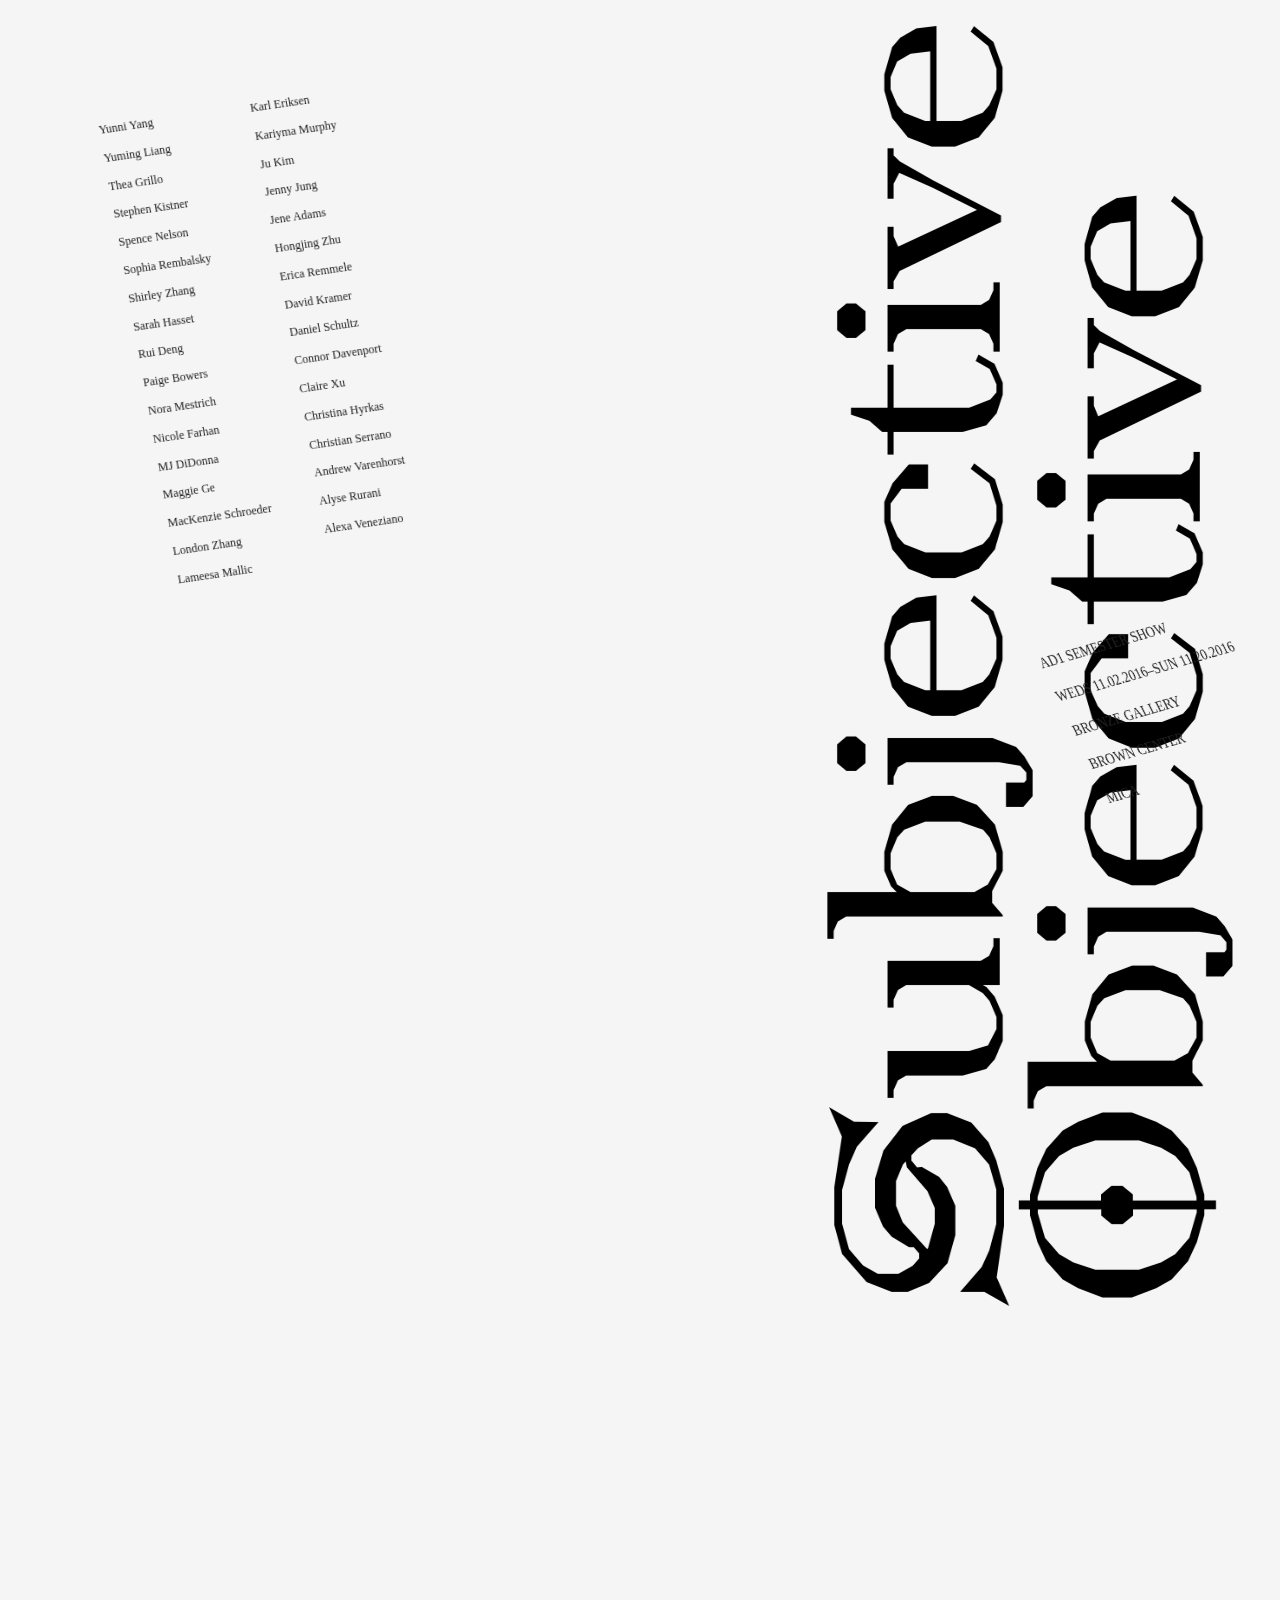
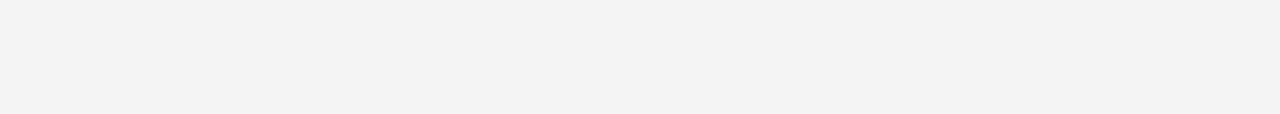
==== commit b90c1e05: "mobile styles" ====
--- a/index.html
+++ b/index.html
@@ -22,6 +22,18 @@
         <!-- Add your site or application content here -->
 
 <div class="perspective-wrap">
+
+<div class="main-logo">
+<img src="img/Display_Logo.svg">
+</div>
+
+<div class="information">
+    <p>AD1 Semester Show</p>
+    <p>Weds 11.02.2016–Sun 11.20.2016</p>
+    <p>Bronze Gallery</p>
+    <p>Brown Center</p>
+    <p>MICA</p>
+</div>
 
 <div class="participants">
 <ul>
@@ -51,7 +63,7 @@
 <li><a class="ericar" href="https://www.behance.net/eremmele">Erica Remmele</a></li>
 <li><a class="davidk" href="http://www.davidckramer.com/">David Kramer</a></li>
 <li><a class="daniels" href="http://daniel-shultz.com/">Daniel Schultz</a></li>
-<li><a class="conord" href="http://www.connordavenport.com/">Connor Davenport</a></li>
+<li><a class="connord" href="http://www.connordavenport.com/">Connor Davenport</a></li>
 <li><a class="clairex" href="https://www.behance.net/clairevoyance">Claire Xu</a></li>
 <li><a class="christinah" href="https://www.behance.net/Christinahyrkas">Christina Hyrkas</a></li>
 <li><a class="christians" href="https://www.behance.net/christianserrano">Christian Serrano</a></li>
@@ -63,22 +75,12 @@
 
 </div>
 
-<div class="information">
-    <p>Advanced Design 1</p>
-    <p>Weds 11.02.2016–Sun 11.20.2016</p>
-    <p>Bronze Gallery</p>
-    <p>Brown Center</p>
-    <p>MICA</p>
-</div>
 
-<div class="main-logo">
-<img src="img/Display_Logo.svg">
-</div>
 
 
 <div class="bg-elements">
 
-    <img class="bg" src="img/yunniy.svg">
+    
     <img class="yunniy" src="img/yunniy.svg">
     <img class="yumingl" src="img/yumingl.svg">
     <img class="theag" src="img/theag.svg">
@@ -93,6 +95,7 @@
     <img class="nicolef" src="img/nicolef.svg">
     <img class="mjd" src="img/mjd.svg">
     <img class="mackenzies" src="img/mackenzies.svg">
+    <img class="maggieg" src="img/maggieg.svg">
     <img class="londonz" src="img/londonz.svg">
     <img class="lameesam" src="img/lameesam.svg">
     <img class="karle" src="img/karle.svg">
@@ -120,237 +123,7 @@
         <script>window.jQuery || document.write('<script src="js/vendor/jquery-1.12.0.min.js"><\/script>')</script>
         <script src="js/plugins.js"></script>
         <script src="js/main.js"></script>
-        <script>
-
-        $( document ).ready(function() {
-            $( "a.yunniy" ).hover(
-                function() {
-                $( "img.yunniy" ).addClass( "hover" );
-                }, function() {
-                $( "img.yunniy" ).removeClass( "hover" );
-                }
-            );
-            $( "a.yumingl" ).hover(
-                function() {
-                $( "img.yumingl" ).addClass( "hover" );
-                }, function() {
-                $( "img.yumingl" ).removeClass( "hover" );
-                }
-            );
-            $( "a.theag" ).hover(
-                function() {
-                $( "img.theag" ).addClass( "hover" );
-                }, function() {
-                $( "img.theag" ).removeClass( "hover" );
-                }
-            );
-            $( "a.stephenk" ).hover(
-                function() {
-                $( "img.stephenk" ).addClass( "hover" );
-                }, function() {
-                $( "img.stephenk" ).removeClass( "hover" );
-                }
-            );
-            $( "a.spencen" ).hover(
-                function() {
-                $( "img.spencen" ).addClass( "hover" );
-                }, function() {
-                $( "img.spencen" ).removeClass( "hover" );
-                }
-            );
-            $( "a.sophiar" ).hover(
-                function() {
-                $( "img.sophiar" ).addClass( "hover" );
-                }, function() {
-                $( "img.sophiar" ).removeClass( "hover" );
-                }
-            );
-            $( "a.shirleyz" ).hover(
-                function() {
-                $( "img.shirleyz" ).addClass( "hover" );
-                }, function() {
-                $( "img.shirleyz" ).removeClass( "hover" );
-                }
-            );
-            $( "a.sarahh" ).hover(
-                function() {
-                $( "img.sarahh" ).addClass( "hover" );
-                }, function() {
-                $( "img.sarahh" ).removeClass( "hover" );
-                }
-            );
-            $( "a.ruid" ).hover(
-                function() {
-                $( "img.ruid" ).addClass( "hover" );
-                }, function() {
-                $( "img.ruid" ).removeClass( "hover" );
-                }
-            );
-            $( "a.paigeb" ).hover(
-                function() {
-                $( "img.paigeb" ).addClass( "hover" );
-                }, function() {
-                $( "img.paigeb" ).removeClass( "hover" );
-                }
-            );
-            $( "a.noram" ).hover(
-                function() {
-                $( "img.noram" ).addClass( "hover" );
-                }, function() {
-                $( "img.noram" ).removeClass( "hover" );
-                }
-            );
-            $( "a.nicolef" ).hover(
-                function() {
-                $( "img.nicolef" ).addClass( "hover" );
-                }, function() {
-                $( "img.nicolef" ).removeClass( "hover" );
-                }
-            );
-            $( "a.mjd" ).hover(
-                function() {
-                $( "img.mjd" ).addClass( "hover" );
-                }, function() {
-                $( "img.mjd" ).removeClass( "hover" );
-                }
-            );
-            $( "a.mackenzies" ).hover(
-                function() {
-                $( "img.mackenzies" ).addClass( "hover" );
-                }, function() {
-                $( "img.mackenzies" ).removeClass( "hover" );
-                }
-            );
-            $( "a.londonz" ).hover(
-                function() {
-                $( "img.londonz" ).addClass( "hover" );
-                }, function() {
-                $( "img.londonz" ).removeClass( "hover" );
-                }
-            );
-            $( "a.lameesam" ).hover(
-                function() {
-                $( "img.lameesam" ).addClass( "hover" );
-                }, function() {
-                $( "img.lameesam" ).removeClass( "hover" );
-                }
-            );
-            $( "a.karle" ).hover(
-                function() {
-                $( "img.karle" ).addClass( "hover" );
-                }, function() {
-                $( "img.karle" ).removeClass( "hover" );
-                }
-            );
-            $( "a.kariymam" ).hover(
-                function() {
-                $( "img.kariymam" ).addClass( "hover" );
-                }, function() {
-                $( "img.kariymam" ).removeClass( "hover" );
-                }
-            );
-            $( "a.juk" ).hover(
-                function() {
-                $( "img.juk" ).addClass( "hover" );
-                }, function() {
-                $( "img.juk" ).removeClass( "hover" );
-                }
-            );
-            $( "a.jennyj" ).hover(
-                function() {
-                $( "img.jennyj" ).addClass( "hover" );
-                }, function() {
-                $( "img.jennyj" ).removeClass( "hover" );
-                }
-            );
-            $( "a.jenea" ).hover(
-                function() {
-                $( "img.jenea" ).addClass( "hover" );
-                }, function() {
-                $( "img.jenea" ).removeClass( "hover" );
-                }
-            );
-            $( "a.hongjingz" ).hover(
-                function() {
-                $( "img.hongjingz" ).addClass( "hover" );
-                }, function() {
-                $( "img.hongjingz" ).removeClass( "hover" );
-                }
-            );
-            $( "a.ericar" ).hover(
-                function() {
-                $( "img.ericar" ).addClass( "hover" );
-                }, function() {
-                $( "img.ericar" ).removeClass( "hover" );
-                }
-            );
-            $( "a.davidk" ).hover(
-                function() {
-                $( "img.davidk" ).addClass( "hover" );
-                }, function() {
-                $( "img.davidk" ).removeClass( "hover" );
-                }
-            );
-            $( "a.daniels" ).hover(
-                function() {
-                $( "img.daniels" ).addClass( "hover" );
-                }, function() {
-                $( "img.daniels" ).removeClass( "hover" );
-                }
-            );
-            $( "a.connord" ).hover(
-                function() {
-                $( "img.connord" ).addClass( "hover" );
-                }, function() {
-                $( "img.connord" ).removeClass( "hover" );
-                }
-            );
-            $( "a.clairex" ).hover(
-                function() {
-                $( "img.clairex" ).addClass( "hover" );
-                }, function() {
-                $( "img.clairex" ).removeClass( "hover" );
-                }
-            );
-            $( "a.christinah" ).hover(
-                function() {
-                $( "img.christinah" ).addClass( "hover" );
-                }, function() {
-                $( "img.christinah" ).removeClass( "hover" );
-                }
-            );
-            $( "a.christians" ).hover(
-                function() {
-                $( "img.christians" ).addClass( "hover" );
-                }, function() {
-                $( "img.christians" ).removeClass( "hover" );
-                }
-            );
-            $( "a.andrewv" ).hover(
-                function() {
-                $( "img.andrewv" ).addClass( "hover" );
-                }, function() {
-                $( "img.andrewv" ).removeClass( "hover" );
-                }
-            );
-            $( "a.alyser" ).hover(
-                function() {
-                $( "img.alyser" ).addClass( "hover" );
-                }, function() {
-                $( "img.alyser" ).removeClass( "hover" );
-                }
-            );
-            $( "a.alexav" ).hover(
-                function() {
-                $( "img.alexav" ).addClass( "hover" );
-                }, function() {
-                $( "img.alexav" ).removeClass( "hover" );
-                }
-            );
-
-        });
-
-        </script>
+        
 
         <!-- Google Analytics: change UA-XXXXX-X to be your site's ID. -->
         <script>
--- a/css/main.css
+++ b/css/main.css
@@ -96,10 +96,92 @@
    ========================================================================== */
 
 
-
-
-
-
+@media screen and (max-width: 479px) {
+
+ body {
+    background-color: whitesmoke;
+    
+ }
+
+ .perspective-wrap {
+    margin-right:20%;
+    padding:1em;
+ }
+
+
+ .participants ul {
+  list-style: none;
+  margin:0;
+  padding:0;
+  font-size: 16px;
+}
+
+.participants ul li{
+  display:block;
+  margin:0;
+  padding:0;
+}
+
+.participants ul li a{
+}
+
+.information {
+}
+
+.information p{
+  text-transform: uppercase;
+  font-size: 26px;
+  font-weight: bold;
+  margin:.3em 0;
+}
+
+a {
+  color:inherit;
+  text-decoration: none;
+  padding:.5em 0;
+  display:inline-block;
+  position:relative;
+}
+
+a:after {
+  content:"\219D";
+  opacity:0;
+  position: absolute;
+  margin-left: 0em;
+  transition:200ms;
+}
+
+
+a:hover {
+  font-weight: bold;
+  background:whitesmoke;
+}
+
+a:hover:after {
+  content:"\2934";
+  opacity:1;
+  position: absolute;
+  margin-left: 1em;
+}
+
+
+.main-logo {
+    position:fixed;
+    bottom:15%;
+    left:35%;
+    width:100%;
+    z-index: -1;
+    transform:rotateZ(-90deg);
+ }
+
+ .bg-elements img{
+    display:none;
+  }
+
+}
+
+
+@media screen and (min-width: 480px) {
 
  body {
     background-color: whitesmoke;
@@ -139,7 +221,7 @@
   transform: rotateX(-10deg) rotateY(-10deg) rotateZ(-10deg);
   position:absolute;
   top:10%;
-  left:20%;
+  left:10%;
   z-index: 1000;
 }
 
@@ -163,7 +245,7 @@
   text-transform: uppercase;
   transform: rotateX(30deg) rotateY(30deg) rotateZ(-30deg);
   bottom:10%;
-  right:10%;
+  right:0%;
   position:absolute;
 }
 
@@ -172,12 +254,32 @@
   text-decoration: none;
   padding:.5em;
   display:inline-block;
-}
+  position:relative;
+}
+
+a:after {
+  content:"\219D";
+  opacity:0;
+  position: absolute;
+  margin-left: 0em;
+  transition:200ms;
+}
+
 
 a:hover {
   font-weight: bold;
   background:whitesmoke;
 }
+
+a:hover:after {
+  content:"\2934";
+  opacity:1;
+  position: absolute;
+  margin-left: 1em;
+}
+
+
+
 
 
 .main-logo {
@@ -214,7 +316,7 @@
     transform:rotateZ(15deg) rotateX(30deg) translateZ(-200px) translateY(-50%);
     position: absolute;
     opacity:0;
-   
+    transition:300ms;
   }
 
 
@@ -231,6 +333,8 @@
 } 
 
 
+    
+}
 
 
 
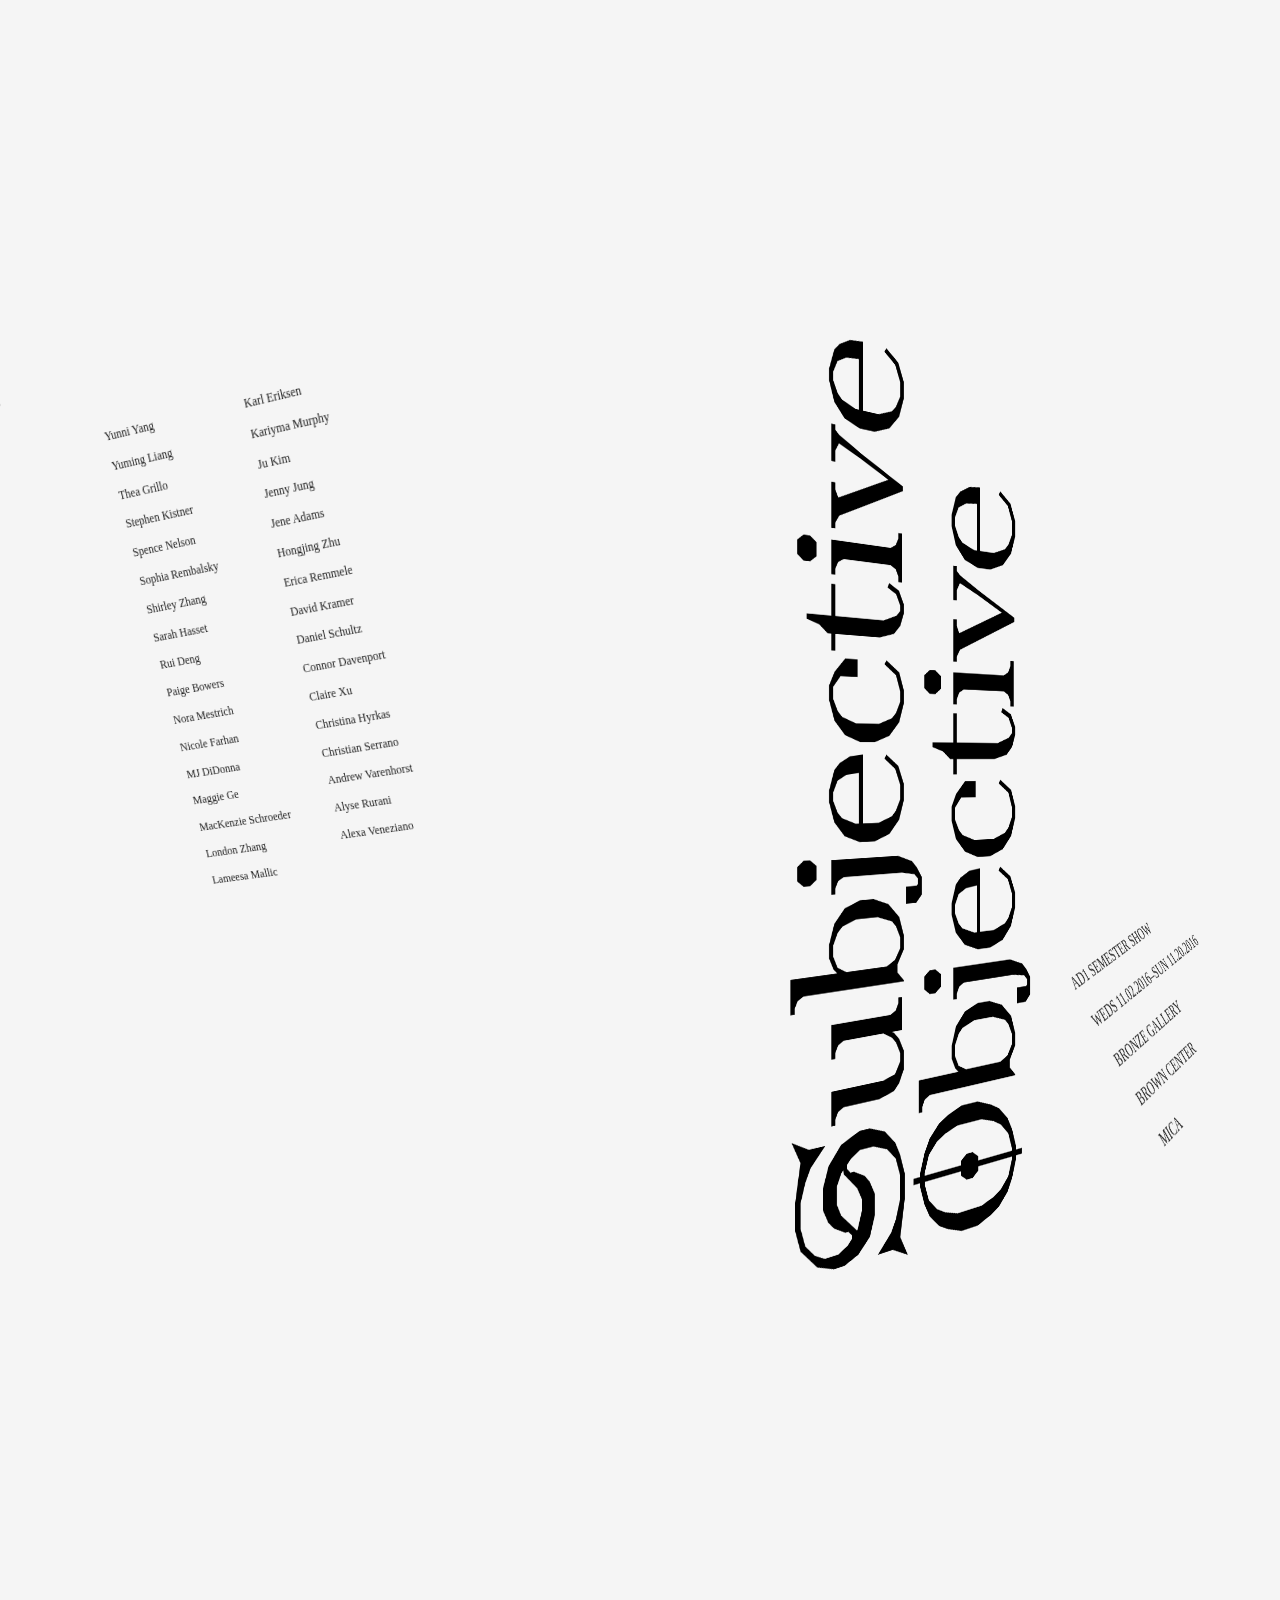
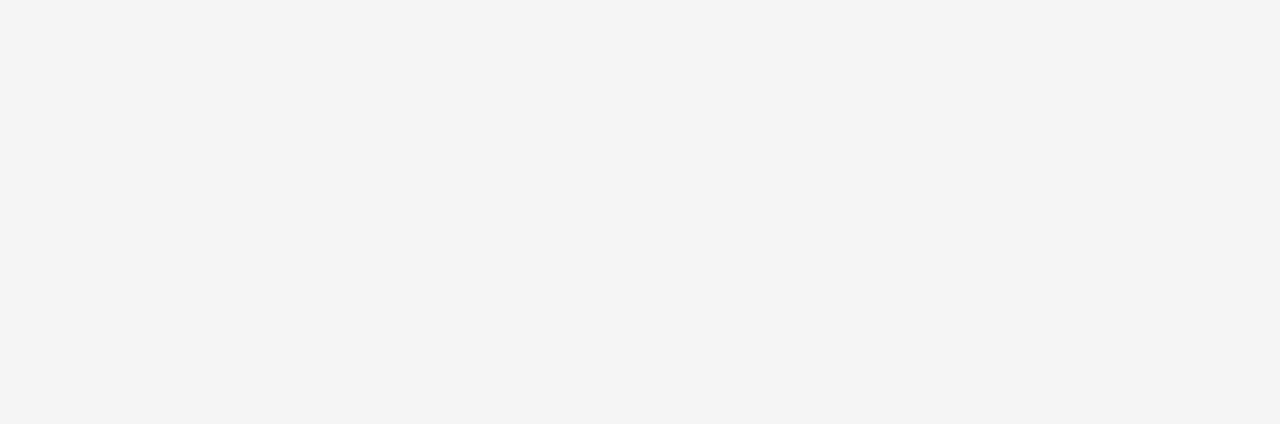
==== commit 2e93dfd3: "external to inline js" ====
--- a/index.html
+++ b/index.html
@@ -20,6 +20,23 @@
         <![endif]-->
 
         <!-- Add your site or application content here -->
+
+<!-- ///// mouse-blob effect ///// -->
+<div class="fix-window">
+  <canvas id="canvas"></canvas>
+    <div id="stats"></div>
+    <svg xmlns="http://www.w3.org/2000/svg" version="1.1">
+    <defs>
+        <filter id="goo">
+            <feGaussianBlur in="SourceGraphic" stdDeviation="10" result="blur" />
+            <feColorMatrix in="blur" mode="matrix" values="1 0 0 0 0  0 1 0 0 0  0 0 1 0 0  0 0 0 60 -9"/>
+        </filter>
+    </defs>
+    </svg>
+</div>
+<!-- end. coordinating scripts at bottom -->
+
+
 
 <div class="perspective-wrap">
 
@@ -51,7 +68,7 @@
 <li><a class="nicolef" href="http://nfarhan.wixsite.com/portfolio">Nicole Farhan</a></li>
 <li><a class="mjd" href="https://www.behance.net/mjdidonna">MJ DiDonna</a></li>
 <li><a class="maggieg" href="http://www.maggiege.com/ ">Maggie Ge</a></li>
-<li><a class="mackenzies" href="kenzie.co">MacKenzie Schroeder</a></li>
+<li><a class="mackenzies" href="http://www.kenzie.co">MacKenzie Schroeder</a></li>
 <li><a class="londonz" href="http://www.londonzhang.com/">London Zhang</a></li>
 <li><a class="lameesam" href="https://www.behance.net/lmallic">Lameesa Mallic</a></li>
 <li><a class="karle" href="https://karlericksen.com/">Karl Eriksen</a></li>
@@ -119,13 +136,407 @@
 
 
 </div>
+
+<!-- begin mouse-blob scripts -->
+    <script src='https://cdnjs.cloudflare.com/ajax/libs/stats.js/r16/Stats.js'></script>
+
+    <script>
+        "use strict";
+
+        function _classCallCheck(instance, Constructor) { if (!(instance instanceof Constructor)) { throw new TypeError("Cannot call a class as a function"); } }
+
+        var canvas = document.getElementById("canvas"),
+            context = canvas.getContext("2d"),
+            colorPallete = ["#FF7433", "#F5F5F5", "FF7433"],
+            stats = new Stats(),
+            div = document.getElementById("stats");
+
+        div.appendChild(stats.domElement);
+
+        var width = canvas.width = window.innerWidth,
+            height = canvas.height = window.innerHeight,
+            origin = { x: width / 2, y: height / 2 },
+            mouse = { x: width / 2, y: height / 2 },
+            balls = [],
+            count = 0,
+            randomCount = 1;
+
+        window.onresize = function () {
+          width = canvas.width = window.innerWidth;
+          height = canvas.height = window.innerHeight;
+          origin = { x: width / 2, y: height / 2 };
+        };
+
+        var Ball = function () {
+          function Ball() {
+            _classCallCheck(this, Ball);
+
+            this.x = origin.x;
+            this.y = origin.y;
+            this.angle = Math.PI * 2 * Math.random();
+            this.vx = (1.3 + Math.random() * .3) * Math.cos(this.angle);
+            this.vy = (1.3 + Math.random() * .3) * Math.sin(this.angle);
+            this.r = 6 + 3 * Math.random();
+            this.color = colorPallete[Math.floor(Math.random() * colorPallete.length)];
+          }
+
+          Ball.prototype.update = function update() {
+            this.x += this.vx;
+            this.y += this.vy;
+            this.r -= .01;
+          };
+
+          return Ball;
+        }();
+
+        loop();
+        function loop() {
+          stats.begin();
+          context.clearRect(0, 0, width, height);
+          if (count === randomCount) {
+            balls.push(new Ball());
+            count = 0;
+            randomCount = 3 + Math.floor(Math.random() * 5);
+          }
+          count++;
+          for (var i = 0; i < balls.length; i++) {
+            var b = balls[i];
+            context.fillStyle = b.color;
+            context.beginPath();
+            context.arc(b.x, b.y, b.r, 0, Math.PI * 2, false);
+            context.fill();
+            b.update();
+          }
+
+          origin.x += (mouse.x - origin.x) * .15;
+          origin.y += (mouse.y - origin.y) * .15;
+
+          context.fillStyle = "#FF7433";
+          context.beginPath();
+          context.arc(origin.x, origin.y, 40, 0, Math.PI * 2, false);
+          context.fill();
+
+          removeBall();
+          stats.end();
+          requestAnimationFrame(loop);
+        }
+
+        function removeBall() {
+          for (var i = 0; i < balls.length; i++) {
+            var b = balls[i];
+            if (b.x + b.r < 0 || b.x - b.r > width || b.y + b.r < 0 || b.y - b.r > height || b.r < 0) {
+              balls.splice(i, 1);
+            }
+          }
+        }
+
+        window.addEventListener("mousemove", function (e) {
+          mouse.x = e.clientX;
+          mouse.y = e.clientY;
+        }, false);
+    </script>
+<!-- end mouse-blob scripts -->
+
+
+
+
+
         <script src="https://code.jquery.com/jquery-1.12.0.min.js"></script>
         <script>window.jQuery || document.write('<script src="js/vendor/jquery-1.12.0.min.js"><\/script>')</script>
-        <script src="js/plugins.js"></script>
-        <script src="js/main.js"></script>
+
+
+
+
+
+<!-- begin plugins script -->
+        <script>
+            // Avoid `console` errors in browsers that lack a console.
+            (function() {
+                var method;
+                var noop = function () {};
+                var methods = [
+                    'assert', 'clear', 'count', 'debug', 'dir', 'dirxml', 'error',
+                    'exception', 'group', 'groupCollapsed', 'groupEnd', 'info', 'log',
+                    'markTimeline', 'profile', 'profileEnd', 'table', 'time', 'timeEnd',
+                    'timeline', 'timelineEnd', 'timeStamp', 'trace', 'warn'
+                ];
+                var length = methods.length;
+                var console = (window.console = window.console || {});
+
+                while (length--) {
+                    method = methods[length];
+
+                    // Only stub undefined methods.
+                    if (!console[method]) {
+                        console[method] = noop;
+                    }
+                }
+            }());
+
+            // Place any jQuery/helper plugins in here.
+        </script>
+<!-- end plugins script -->
+
+
+
+
+
+<!-- begin main script -->
+        <script>
+            $( document ).ready(function() {
+            $( "a.yunniy" ).hover(
+                function() {
+                $( "img.yunniy" ).addClass( "hover" );
+                }, function() {
+                $( "img.yunniy" ).removeClass( "hover" );
+                }
+            );
+            $( "a.yumingl" ).hover(
+                function() {
+                $( "img.yumingl" ).addClass( "hover" );
+                }, function() {
+                $( "img.yumingl" ).removeClass( "hover" );
+                }
+            );
+            $( "a.theag" ).hover(
+                function() {
+                $( "img.theag" ).addClass( "hover" );
+                }, function() {
+                $( "img.theag" ).removeClass( "hover" );
+                }
+            );
+            $( "a.stephenk" ).hover(
+                function() {
+                $( "img.stephenk" ).addClass( "hover" );
+                }, function() {
+                $( "img.stephenk" ).removeClass( "hover" );
+                }
+            );
+            $( "a.spencen" ).hover(
+                function() {
+                $( "img.spencen" ).addClass( "hover" );
+                }, function() {
+                $( "img.spencen" ).removeClass( "hover" );
+                }
+            );
+            $( "a.sophiar" ).hover(
+                function() {
+                $( "img.sophiar" ).addClass( "hover" );
+                }, function() {
+                $( "img.sophiar" ).removeClass( "hover" );
+                }
+            );
+            $( "a.shirleyz" ).hover(
+                function() {
+                $( "img.shirleyz" ).addClass( "hover" );
+                }, function() {
+                $( "img.shirleyz" ).removeClass( "hover" );
+                }
+            );
+            $( "a.sarahh" ).hover(
+                function() {
+                $( "img.sarahh" ).addClass( "hover" );
+                }, function() {
+                $( "img.sarahh" ).removeClass( "hover" );
+                }
+            );
+            $( "a.ruid" ).hover(
+                function() {
+                $( "img.ruid" ).addClass( "hover" );
+                }, function() {
+                $( "img.ruid" ).removeClass( "hover" );
+                }
+            );
+            $( "a.paigeb" ).hover(
+                function() {
+                $( "img.paigeb" ).addClass( "hover" );
+                }, function() {
+                $( "img.paigeb" ).removeClass( "hover" );
+                }
+            );
+            $( "a.noram" ).hover(
+                function() {
+                $( "img.noram" ).addClass( "hover" );
+                }, function() {
+                $( "img.noram" ).removeClass( "hover" );
+                }
+            );
+            $( "a.nicolef" ).hover(
+                function() {
+                $( "img.nicolef" ).addClass( "hover" );
+                }, function() {
+                $( "img.nicolef" ).removeClass( "hover" );
+                }
+            );
+            $( "a.mjd" ).hover(
+                function() {
+                $( "img.mjd" ).addClass( "hover" );
+                }, function() {
+                $( "img.mjd" ).removeClass( "hover" );
+                }
+            );
+            $( "a.mackenzies" ).hover(
+                function() {
+                $( "img.mackenzies" ).addClass( "hover" );
+                }, function() {
+                $( "img.mackenzies" ).removeClass( "hover" );
+                }
+            );
+            $( "a.maggieg" ).hover(
+                function() {
+                $( "img.maggieg" ).addClass( "hover" );
+                }, function() {
+                $( "img.maggieg" ).removeClass( "hover" );
+                }
+            );
+            $( "a.londonz" ).hover(
+                function() {
+                $( "img.londonz" ).addClass( "hover" );
+                }, function() {
+                $( "img.londonz" ).removeClass( "hover" );
+                }
+            );
+            $( "a.lameesam" ).hover(
+                function() {
+                $( "img.lameesam" ).addClass( "hover" );
+                }, function() {
+                $( "img.lameesam" ).removeClass( "hover" );
+                }
+            );
+            $( "a.karle" ).hover(
+                function() {
+                $( "img.karle" ).addClass( "hover" );
+                }, function() {
+                $( "img.karle" ).removeClass( "hover" );
+                }
+            );
+            $( "a.kariymam" ).hover(
+                function() {
+                $( "img.kariymam" ).addClass( "hover" );
+                }, function() {
+                $( "img.kariymam" ).removeClass( "hover" );
+                }
+            );
+            $( "a.juk" ).hover(
+                function() {
+                $( "img.juk" ).addClass( "hover" );
+                }, function() {
+                $( "img.juk" ).removeClass( "hover" );
+                }
+            );
+            $( "a.jennyj" ).hover(
+                function() {
+                $( "img.jennyj" ).addClass( "hover" );
+                }, function() {
+                $( "img.jennyj" ).removeClass( "hover" );
+                }
+            );
+            $( "a.jenea" ).hover(
+                function() {
+                $( "img.jenea" ).addClass( "hover" );
+                }, function() {
+                $( "img.jenea" ).removeClass( "hover" );
+                }
+            );
+            $( "a.hongjingz" ).hover(
+                function() {
+                $( "img.hongjingz" ).addClass( "hover" );
+                }, function() {
+                $( "img.hongjingz" ).removeClass( "hover" );
+                }
+            );
+            $( "a.ericar" ).hover(
+                function() {
+                $( "img.ericar" ).addClass( "hover" );
+                }, function() {
+                $( "img.ericar" ).removeClass( "hover" );
+                }
+            );
+            $( "a.davidk" ).hover(
+                function() {
+                $( "img.davidk" ).addClass( "hover" );
+                }, function() {
+                $( "img.davidk" ).removeClass( "hover" );
+                }
+            );
+            $( "a.daniels" ).hover(
+                function() {
+                $( "img.daniels" ).addClass( "hover" );
+                }, function() {
+                $( "img.daniels" ).removeClass( "hover" );
+                }
+            );
+            $( "a.connord" ).hover(
+                function() {
+                $( "img.connord" ).addClass( "hover" );
+                }, function() {
+                $( "img.connord" ).removeClass( "hover" );
+                }
+            );
+            $( "a.clairex" ).hover(
+                function() {
+                $( "img.clairex" ).addClass( "hover" );
+                }, function() {
+                $( "img.clairex" ).removeClass( "hover" );
+                }
+            );
+            $( "a.christinah" ).hover(
+                function() {
+                $( "img.christinah" ).addClass( "hover" );
+                }, function() {
+                $( "img.christinah" ).removeClass( "hover" );
+                }
+            );
+            $( "a.christians" ).hover(
+                function() {
+                $( "img.christians" ).addClass( "hover" );
+                }, function() {
+                $( "img.christians" ).removeClass( "hover" );
+                }
+            );
+            $( "a.andrewv" ).hover(
+                function() {
+                $( "img.andrewv" ).addClass( "hover" );
+                }, function() {
+                $( "img.andrewv" ).removeClass( "hover" );
+                }
+            );
+            $( "a.alyser" ).hover(
+                function() {
+                $( "img.alyser" ).addClass( "hover" );
+                }, function() {
+                $( "img.alyser" ).removeClass( "hover" );
+                }
+            );
+            $( "a.alexav" ).hover(
+                function() {
+                $( "img.alexav" ).addClass( "hover" );
+                }, function() {
+                $( "img.alexav" ).removeClass( "hover" );
+                }
+            );
+        });
+
+
+        jQuery(function( $ ) { // DOM is ready
+
+          var $el = $(".bg-elements>img"), tot = $el.length, c = 0;
+
+          $el.eq(c).addClass("hover"); // initial highlight
+
+          setInterval(function() {
+            $el.removeClass("hover").eq(++c%tot).addClass("hover");
+          }, 3000);
+
+        });
+
+        </script>
+<!-- end main script -->
         
 
-        <!-- Google Analytics: change UA-XXXXX-X to be your site's ID. -->
+
+
+<!-- Google Analytics: change UA-XXXXX-X to be your site's ID. -->
         <script>
             (function(b,o,i,l,e,r){b.GoogleAnalyticsObject=l;b[l]||(b[l]=
             function(){(b[l].q=b[l].q||[]).push(arguments)});b[l].l=+new Date;
@@ -134,5 +545,6 @@
             r.parentNode.insertBefore(e,r)}(window,document,'script','ga'));
             ga('create','UA-XXXXX-X','auto');ga('send','pageview');
         </script>
+
     </body>
 </html>
--- a/css/main.css
+++ b/css/main.css
@@ -95,12 +95,20 @@
    Author's custom styles
    ========================================================================== */
 
+ @-webkit-keyframes perspective-shift {
+    from {-webkit-perspective: 1000; }
+    to {-webkit-perspective: 500;}
+} 
+
+@keyframes perspective-shift {
+    from {-webkit-perspective: 1000;}
+    to {-webkit-perspective: 500;}
+} 
 
 @media screen and (max-width: 479px) {
 
- body {
+body {
     background-color: whitesmoke;
-    
  }
 
  .perspective-wrap {
@@ -144,11 +152,10 @@
 }
 
 a:after {
-  content:"\219D";
+  content:"\2934";
+  display: inline-block;
   opacity:0;
-  position: absolute;
-  margin-left: 0em;
-  transition:200ms;
+  transition:300ms;
 }
 
 
@@ -159,9 +166,9 @@
 
 a:hover:after {
   content:"\2934";
+
   opacity:1;
-  position: absolute;
-  margin-left: 1em;
+  transition:300ms;
 }
 
 
@@ -171,7 +178,8 @@
     left:35%;
     width:100%;
     z-index: -1;
-    transform:rotateZ(-90deg);
+    -webkit-transform:rotateZ(-90deg);
+            transform:rotateZ(-90deg);
  }
 
  .bg-elements img{
@@ -190,20 +198,22 @@
  }
 
  .perspective-wrap {
-    perspective: 1000;
-    animation-name: perspective-shift;
-    animation-direction: alternate;
-    animation-duration: 10s;
-    animation-iteration-count: infinite;
+    -webkit-perspective: 1000;
+            perspective: 1000;
+    -webkit-animation-name: perspective-shift;
+            animation-name: perspective-shift;
+    -webkit-animation-direction: alternate;
+            animation-direction: alternate;
+    -webkit-animation-duration: 10s;
+            animation-duration: 10s;
+    -webkit-animation-iteration-count: infinite;
+            animation-iteration-count: infinite;
     height:100vh;
     width:100vw;
 
- }
-
-@-webkit-keyframes  perspective-shift {
-    from {perspective: 1000;}
-    to {perspective: 500;}
-} 
+ } 
+
+
 
 
  .droplet{
@@ -218,7 +228,8 @@
 .participants {
   width:20%;
   min-width: 300px;
-  transform: rotateX(-10deg) rotateY(-10deg) rotateZ(-10deg);
+  -webkit-transform: rotateX(-10deg) rotateY(-10deg) rotateZ(-10deg);
+          transform: rotateX(-10deg) rotateY(-10deg) rotateZ(-10deg);
   position:absolute;
   top:10%;
   left:10%;
@@ -229,7 +240,9 @@
   list-style: none;
   margin:0;
   padding:0;
-  columns: 2;
+  -webkit-columns: 2;
+     -moz-columns: 2;
+          columns: 2;
   font-size: 12px;
 }
 
@@ -243,7 +256,8 @@
 
 .information {
   text-transform: uppercase;
-  transform: rotateX(30deg) rotateY(30deg) rotateZ(-30deg);
+  -webkit-transform: rotateX(30deg) rotateY(30deg) rotateZ(-30deg);
+          transform: rotateX(30deg) rotateY(30deg) rotateZ(-30deg);
   bottom:10%;
   right:0%;
   position:absolute;
@@ -258,11 +272,13 @@
 }
 
 a:after {
-  content:"\219D";
+  content:"\2934";
+  display: inline-block;
   opacity:0;
-  position: absolute;
-  margin-left: 0em;
-  transition:200ms;
+  margin-left:5px;
+  -webkit-transform: translateX(-10px);
+          transform: translateX(-10px);
+  transition:300ms;
 }
 
 
@@ -273,69 +289,70 @@
 
 a:hover:after {
   content:"\2934";
+  display: inline-block;
   opacity:1;
-  position: absolute;
-  margin-left: 1em;
-}
-
+  margin-left:5px;
+  -webkit-transform: translateX(0px);
+          transform: translateX(0px);
+  transition:300ms;
+}
 
 
 
 
 .main-logo {
-  transform-style: preserve-3d;
+  -webkit-transform-style: preserve-3d;
+          transform-style: preserve-3d;
     position:absolute;
     bottom:0%;
     right:-50%;
     width:100%;
     z-index: -1;
-    transform:rotateZ(-90deg) rotateX(-30deg) translateZ(-500px);
+    -webkit-transform: rotateZ(-90deg) rotateX(-30deg) translateX(150px) translateZ(-500px);
+            transform: rotateZ(-90deg) rotateX(-30deg) translateX(150px) translateZ(-500px);
  }
 
   .main-logo svg path, .main-logo svg polygon{
+    -webkit-transition: 300ms;
     transition:300ms;
   }
 
   .main-logo svg {
-    transform-style: preserve-3d;
+    -webkit-transform-style: preserve-3d;
+            transform-style: preserve-3d;
     
   }
 
   .main-logo svg path{
     fill:#ff7133;
-    transform:translateX(0) translateY(0);
+    -webkit-transform:translateX(0) translateY(0);
+            transform:translateX(0) translateY(0);
   }
 
   .main-logo svg polygon {
     fill:#ff7133;
-    transform:translateX(0) translateY(0);
+    -webkit-transform:translateX(0) translateY(0);
+            transform:translateX(0) translateY(0);
   }
 
 
   .bg-elements img{
-    transform:rotateZ(15deg) rotateX(30deg) translateZ(-200px) translateY(-50%);
+    -webkit-transform:rotateZ(15deg) rotateX(30deg) translateZ(-200px) translateY(-50%);
+            transform:rotateZ(15deg) rotateX(30deg) translateZ(-200px) translateY(-50%);
     position: absolute;
     opacity:0;
+    -webkit-transition: 300ms;
     transition:300ms;
   }
 
 
- .bg-elements img.hover, .bg-elements img.bg{
+ .bg-elements img.hover, .bg-elements img.bg, .bg-elements img.cycle{
     opacity:1;
-  }
-
-
- 
-
- @-webkit-keyframes shape-animation {
-    from {transform:scale(0);}
-    to {transform:scale(0);}
-} 
+  } 
 
 
     
 }
-
 
 
 
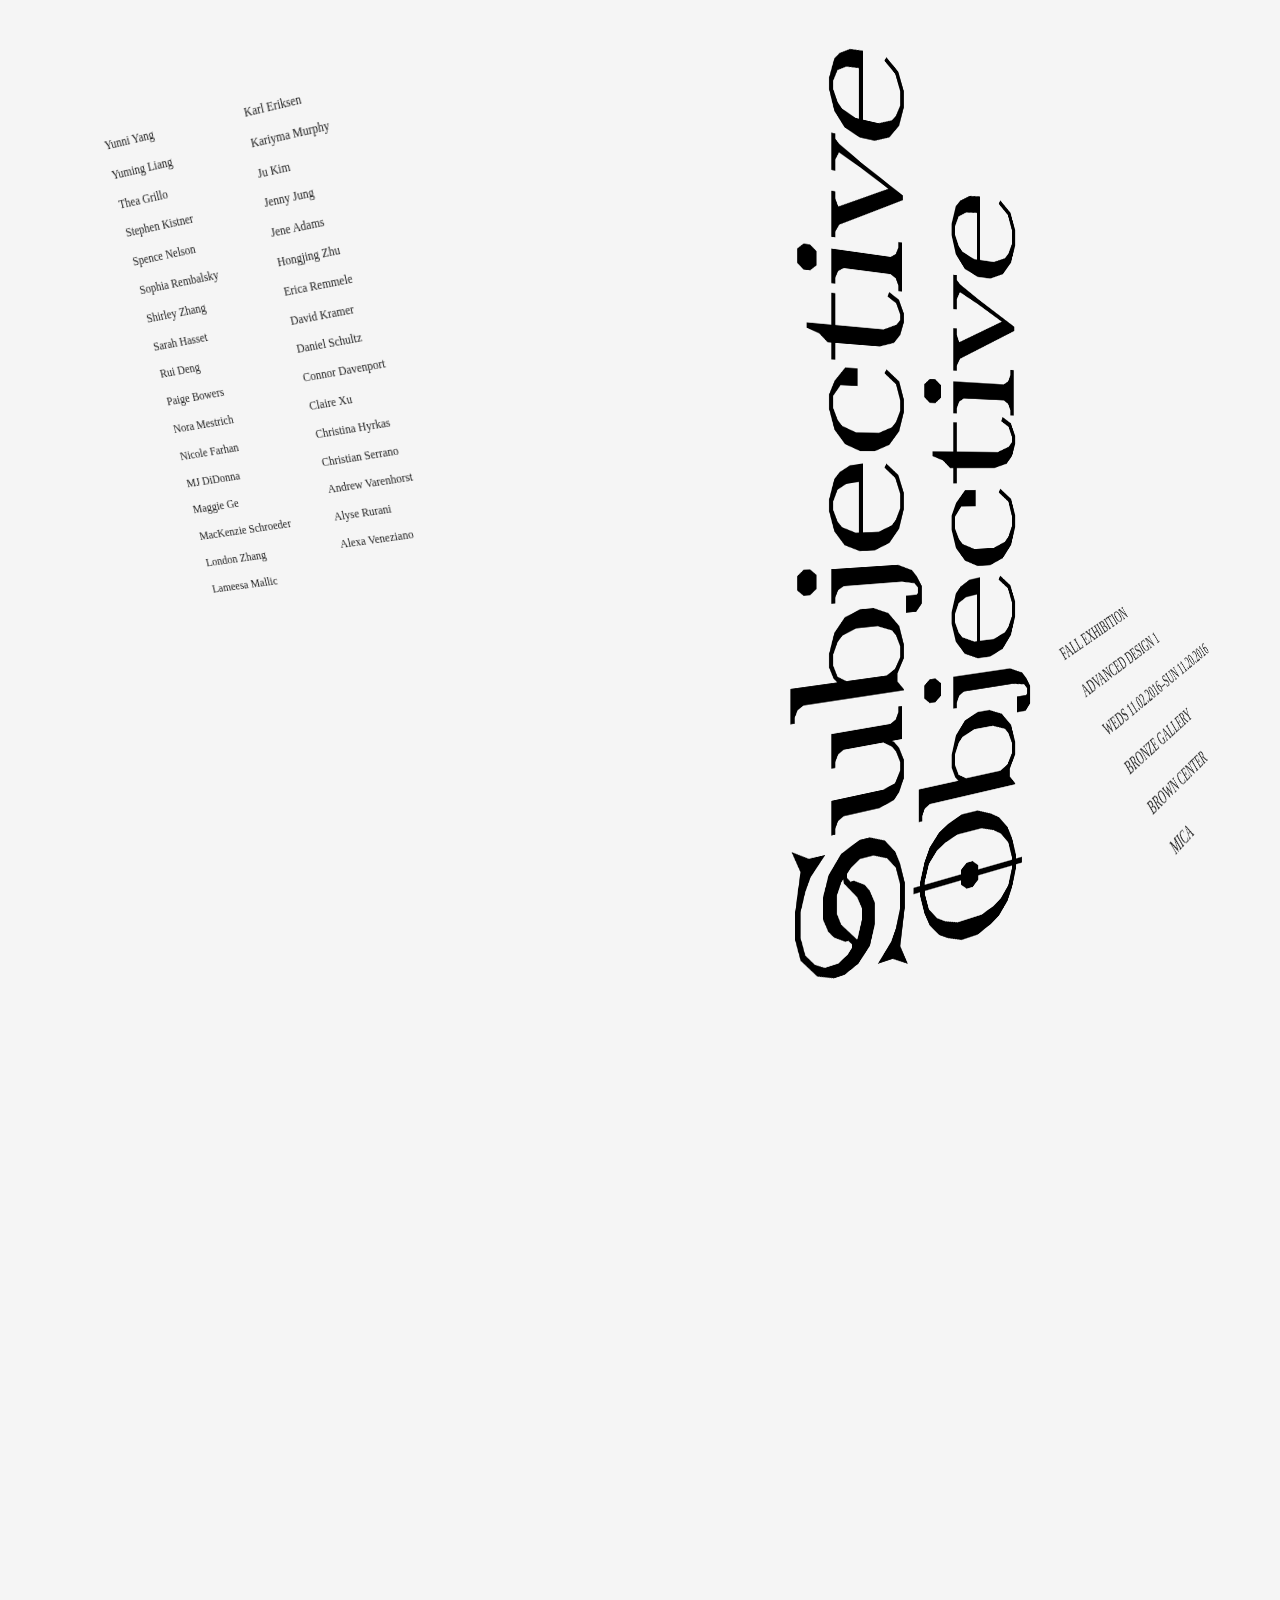
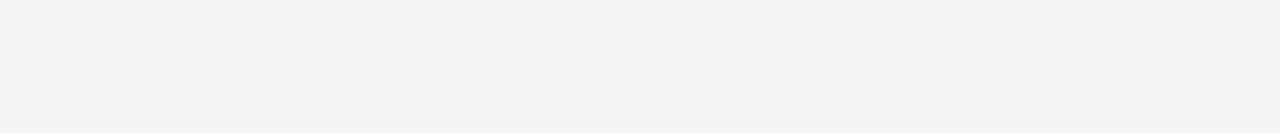
==== commit 98b0e57a: "blob-updates" ====
--- a/index.html
+++ b/index.html
@@ -45,7 +45,8 @@
 </div>
 
 <div class="information">
-    <p>AD1 Semester Show</p>
+    <p>Fall Exhibition</p>
+    <p>Advanced Design 1</p>
     <p>Weds 11.02.2016–Sun 11.20.2016</p>
     <p>Bronze Gallery</p>
     <p>Brown Center</p>
@@ -147,7 +148,7 @@
 
         var canvas = document.getElementById("canvas"),
             context = canvas.getContext("2d"),
-            colorPallete = ["#FF7433", "#F5F5F5", "FF7433"],
+            colorPallete = ["#FF7433", "#ff9666", "FF7433"],
             stats = new Stats(),
             div = document.getElementById("stats");
 
@@ -174,16 +175,16 @@
             this.x = origin.x;
             this.y = origin.y;
             this.angle = Math.PI * 2 * Math.random();
-            this.vx = (1.3 + Math.random() * .3) * Math.cos(this.angle);
-            this.vy = (1.3 + Math.random() * .3) * Math.sin(this.angle);
-            this.r = 6 + 3 * Math.random();
+            this.vx = (.1 + Math.random() * .3) * Math.cos(this.angle);
+            this.vy = (.1 + Math.random() * .3) * Math.sin(this.angle);
+            this.r = 40 + 6 * Math.random();
             this.color = colorPallete[Math.floor(Math.random() * colorPallete.length)];
           }
 
           Ball.prototype.update = function update() {
             this.x += this.vx;
             this.y += this.vy;
-            this.r -= .01;
+            this.r -= .1;
           };
 
           return Ball;
@@ -213,7 +214,7 @@
 
           context.fillStyle = "#FF7433";
           context.beginPath();
-          context.arc(origin.x, origin.y, 40, 0, Math.PI * 2, false);
+          context.arc(origin.x, origin.y, 60, 0, Math.PI * 2, false);
           context.fill();
 
           removeBall();
@@ -225,7 +226,7 @@
           for (var i = 0; i < balls.length; i++) {
             var b = balls[i];
             if (b.x + b.r < 0 || b.x - b.r > width || b.y + b.r < 0 || b.y - b.r > height || b.r < 0) {
-              balls.splice(i, 1);
+              balls.splice(i, 3);
             }
           }
         }
@@ -518,17 +519,7 @@
         });
 
 
-        jQuery(function( $ ) { // DOM is ready
-
-          var $el = $(".bg-elements>img"), tot = $el.length, c = 0;
-
-          $el.eq(c).addClass("hover"); // initial highlight
-
-          setInterval(function() {
-            $el.removeClass("hover").eq(++c%tot).addClass("hover");
-          }, 3000);
-
-        });
+ 
 
         </script>
 <!-- end main script -->
--- a/css/main.css
+++ b/css/main.css
@@ -140,7 +140,7 @@
   text-transform: uppercase;
   font-size: 26px;
   font-weight: bold;
-  margin:.3em 0;
+  margin:0;
 }
 
 a {
@@ -284,7 +284,7 @@
 
 a:hover {
   font-weight: bold;
-  background:whitesmoke;
+  /*background-color: whitesmoke;*/
 }
 
 a:hover:after {
@@ -346,6 +346,8 @@
   }
 
 
+
+
  .bg-elements img.hover, .bg-elements img.bg, .bg-elements img.cycle{
     opacity:1;
   } 
@@ -353,7 +355,6 @@
 
     
 }
-
 
 
 
@@ -527,3 +528,36 @@
         page-break-after: avoid;
     }
 }
+
+
+
+
+/* ==========================================================================
+   Mouse-blob effect
+   ========================================================================== */
+
+*{
+  /*margin: 0;
+  padding: 0*/
+}
+
+#canvas {
+  position: absolute;
+  -webkit-filter: url("#goo");
+  filter: url("#goo");
+}
+
+#stats {
+  position:absolute;
+  top:0;
+  left:0;
+  clear: both;
+  z-index: 0;
+  opacity: 0;
+}
+
+.fix-window {
+  height: 1vh;
+  width: 1vw;
+  z-index: 9999;
+}
